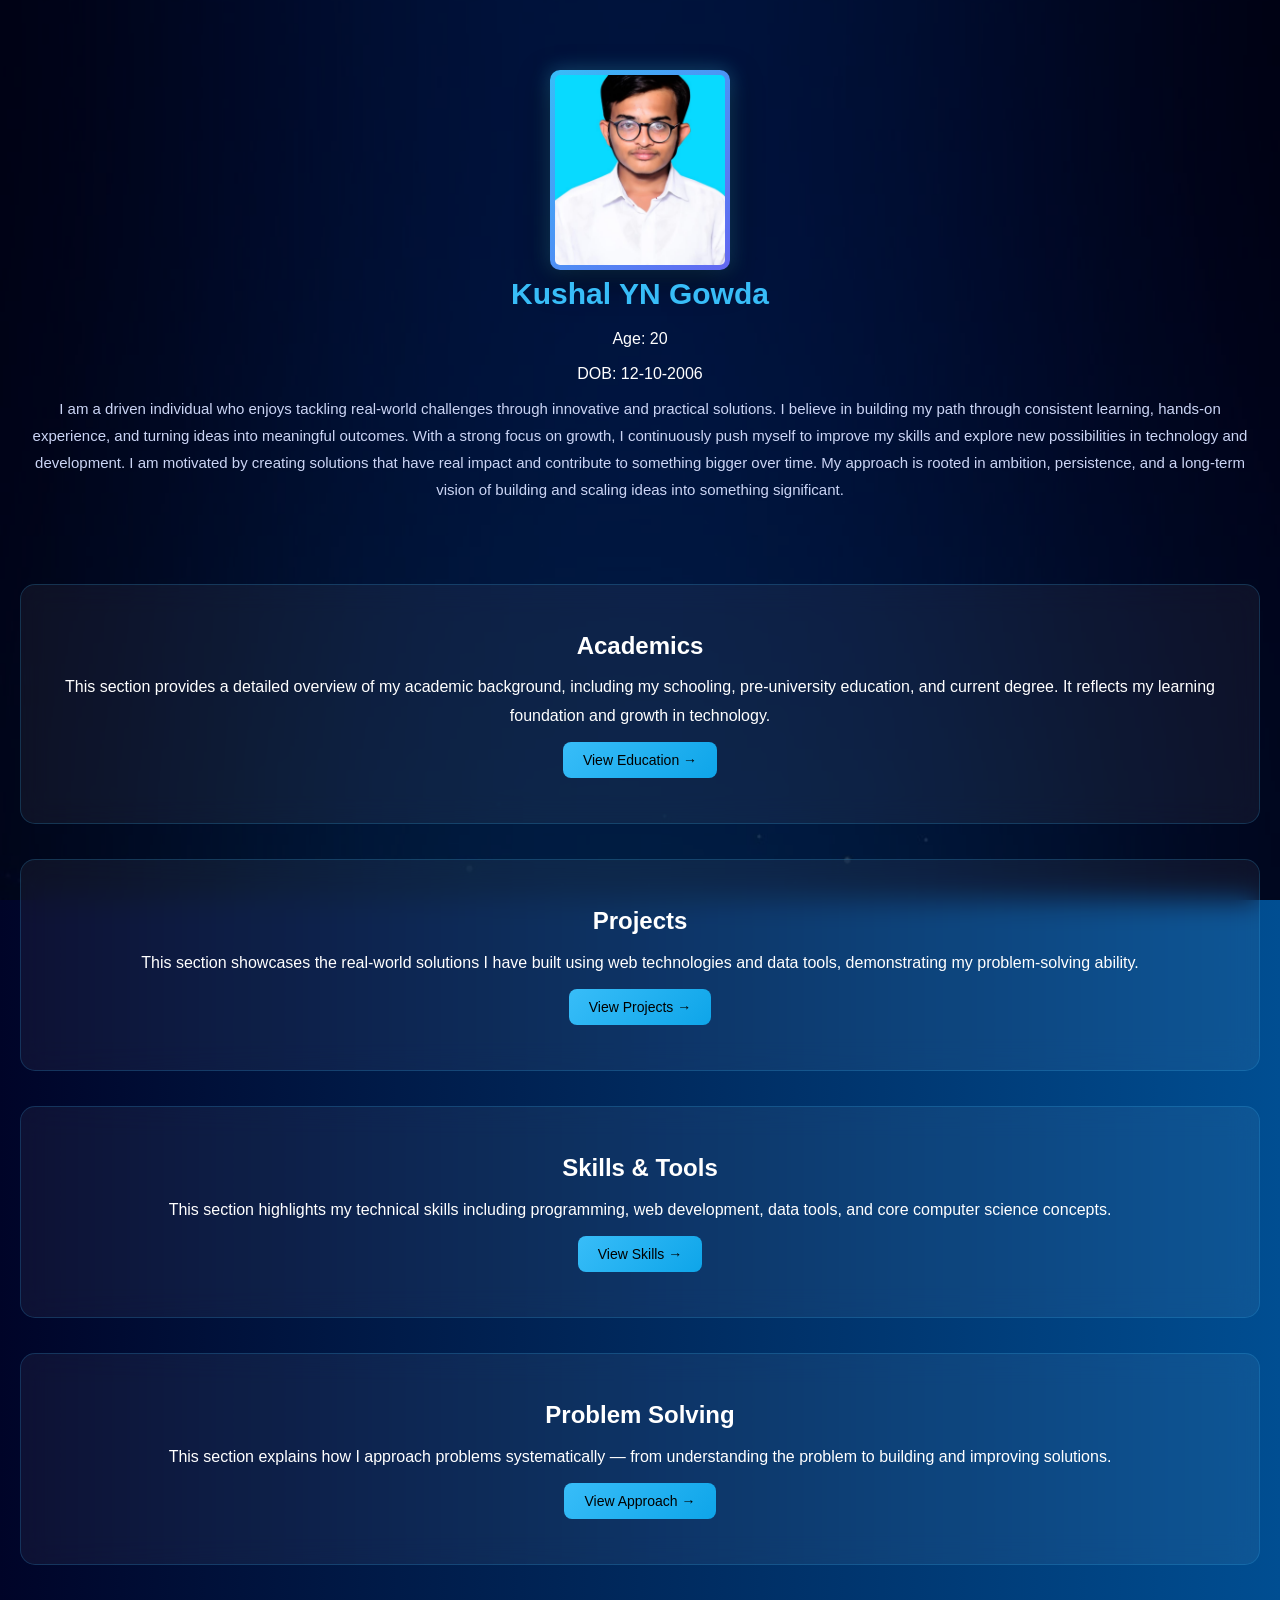
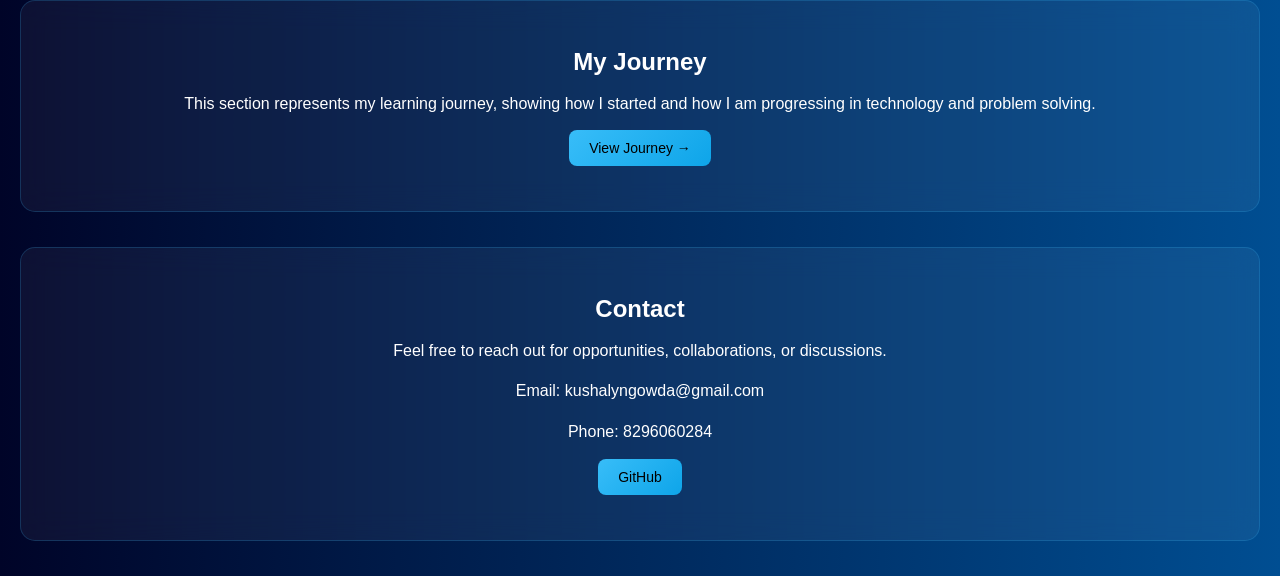
==== index.html @ 0596db0f "Built My Portfolio website" ====
<!DOCTYPE html>
<html lang="en">
<head>
    <meta charset="UTF-8">
    <meta name="viewport" content="width=device-width, initial-scale=1.0">
    <title>Portfolio</title>

    <!-- CSS -->
    <link rel="stylesheet" href="style.css">
</head>

<body>

<!-- 🔥 BACKGROUND -->
<div class="bg"></div>



<section class="profile">

    <div class="profile-card">

        <img src="Kushal.jpeg" alt="Profile Photo">

        <h1>Kushal YN Gowda</h1>

        <p class="info">Age: 20</p> 
        <p class="info">DOB: 12-10-2006</p> 

        <p class="summary">
            I am a driven individual who enjoys tackling real-world challenges through innovative and practical solutions. I believe in building my path through consistent learning, hands-on experience, and turning ideas into meaningful outcomes. With a strong focus on growth, I continuously push myself to improve my skills and explore new possibilities in technology and development. I am motivated by creating solutions that have real impact and contribute to something bigger over time. My approach is rooted in ambition, persistence, and a long-term vision of building and scaling ideas into something significant.
        </p>

    </div>

</section>

<!-- 🔥 STUDIES -->
<section class="big-card">
    <h2>Academics</h2>

    <p>
        This section provides a detailed overview of my academic background,
        including my schooling, pre-university education, and current degree.
        It reflects my learning foundation and growth in technology.
    </p>

    <a href="academics.html" class="btn">View Education →</a>
</section>

<!-- 🔥 PROJECTS -->
<section class="big-card">
    <h2>Projects</h2>

    <p>
        This section showcases the real-world solutions I have built using
        web technologies and data tools, demonstrating my problem-solving ability.
    </p>

    <a href="projects.html"  class="btn">View Projects →</a>
</section>

<!-- 🔥 SKILLS -->                                              
<section class="big-card">
    <h2>Skills & Tools</h2>

    <p>
        This section highlights my technical skills including programming,
        web development, data tools, and core computer science concepts.
    </p>

    <a href="skills.html"  class="btn">View Skills →</a>
</section>

<!-- 🔥 PROBLEM SOLVING -->
<section class="big-card">
    <h2>Problem Solving</h2>

    <p>
        This section explains how I approach problems systematically —
        from understanding the problem to building and improving solutions.
    </p>

    <a href="approach.html"  class="btn">View Approach →</a>
</section>

<!-- 🔥 JOURNEY -->
<section class="big-card">
    <h2>My Journey</h2>

    <p>
        This section represents my learning journey, showing how I started
        and how I am progressing in technology and problem solving.
    </p>

    <a href="journey.html"  class="btn">View Journey →</a>
</section>

<!-- 🔥 CONTACT -->
<section class="big-card">
    <h2>Contact</h2>

    <p>
        Feel free to reach out for opportunities, collaborations, or discussions.
    </p>

    <!-- 👉 CHANGE CONTACT DETAILS -->
    <p>Email: kushalyngowda@gmail.com</p>
    <p>Phone: 8296060284</p>
    <a href="https://github.com/KUSHAL826" target="_blank" class="btn">GitHub</a>
</section>

</body>
</html>
---- style.css ----
/* ================= GLOBAL ================= */
* {
    margin: 0;
    padding: 0;
    box-sizing: border-box;
    font-family: Arial, sans-serif;
}

body {
    color: white;
    overflow-x: hidden;
    background: linear-gradient(to right, #000428, #004e92);
}

/* ================= BACKGROUND ================= */
.bg {
    position: fixed;
    width: 100%;
    height: 100%;
    background: url('bg.jpg') no-repeat center/cover;
    z-index: -1;
}

.bg::after {
    content: "";
    position: absolute;
    width: 100%;
    height: 100%;
    background: rgba(0, 0, 0, 0.65);
}

/* ================= PROFILE ================= */
.profile {
    text-align: center;
    padding: 70px 20px 40px;
}

.profile img {
    width: 180px;
    height: 200px;
    border-radius: 10px;
    object-fit: cover;
    padding: 5px;
    background: linear-gradient(135deg, #38bdf8, #6366f1);

    box-shadow: 0 10px 30px rgba(0,0,0,0.6),
                0 0 20px rgba(56,189,248,0.4);

    transition: 0.3s;
}

.profile img:hover {
    transform: scale(1.05);
    box-shadow: 0 15px 40px rgba(0,0,0,0.8),
                0 0 25px rgba(56,189,248,0.6);
}

.profile h1 {
    font-size: 30px;
    color: #38bdf8;
}

.profile p {
    margin: 6px 0;
}

.summary {
    margin-top: 10px;
    font-size: 15px;
    color: #cbd5f5;
}

/* ================= COMMON CARD STYLE ================= */
.big-card,
.project-card,
.problem-box,
.journey-box,
.edu-box,
.result-box {
    background: rgba(255,255,255,0.05);
    border-radius: 15px;
    border: 1px solid rgba(56,189,248,0.2);
    transition: all 0.3s ease;
}

/* 🔥 UNIVERSAL HOVER EFFECT */
.big-card:hover,
.project-card:hover,
.problem-box:hover,
.journey-box:hover,
.edu-box:hover,
.result-box:hover {
    transform: translateY(-8px) scale(1.01);
    border-color: rgba(56,189,248,0.6);
    box-shadow: 
        0 15px 40px rgba(0,0,0,0.6),
        0 0 15px rgba(56,189,248,0.4);
}

/* ================= BIG CARD ================= */
.big-card {
    margin: 35px 20px;
    padding: 45px 30px;
    backdrop-filter: blur(14px);
    text-align: center;
}

/* ================= BUTTON ================= */
.btn {
    display: inline-block;
    padding: 10px 20px;
    background: linear-gradient(135deg, #38bdf8, #0ea5e9);
    color: black;
    text-decoration: none;
    border-radius: 8px;
    font-size: 14px;
    transition: 0.3s;
}

.btn:hover {
    transform: scale(1.05);
    box-shadow: 0 0 15px rgba(56,189,248,0.6);
}

/* ================= EDUCATION ================= */
.edu-box {
    margin-top: 20px;
    padding: 20px;
}

.edu-box h3 {
    color: #38bdf8;
    margin-bottom: 8px;
}

.edu-box p {
    font-size: 14px;
    color: #e2e8f0;
}

.edu-box span {
    font-size: 13px;
    color: #94a3b8;
}

/* ================= RESULT ================= */
.result-box {
    margin-top: 20px;
    padding: 20px;
    text-align: center;
}

.result-box h3 {
    color: #38bdf8;
    margin-bottom: 8px;
}

.result-box p {
    font-size: 20px;
    font-weight: bold;
    color: #e2e8f0;
}

/* ================= PROJECTS ================= */
.projects {
    padding: 50px 20px;
    text-align: center;
}

.projects h1 {
    font-size: 34px;
    margin-bottom: 30px;
    color: #8fd3ff;
}

.section-title {
    font-size: 26px;
    margin-bottom: 20px;
    color: #4fc3f7;
}

.project-card {
    width: 85%;
    margin: 25px auto;
    padding: 25px;
}

.project-card h2 {
    color: #4fc3f7;
    margin-bottom: 10px;
}

.project-card p {
    color: #ddd;
    line-height: 1.7;
    font-size: 15px;
}

.status-box {
    margin-top: 15px;
    padding: 12px;
    border-radius: 10px;
    background: rgba(255,255,255,0.03);
    border: 1px solid rgba(79,195,247,0.3);
    color: #cfefff;
    font-size: 14px;
}

/* ================= PROBLEM ================= */
.problem-section {
    padding: 50px 20px;
    text-align: center;
}

.problem-section h1 {
    font-size: 34px;
    color: #8fd3ff;
}

.problem-box {
    width: 85%;
    margin: 20px auto;
    padding: 25px;
    text-align: left;
}

/* ================= JOURNEY ================= */
.journey-section {
    padding: 50px 20px;
    text-align: center;
}

.journey-section h1 {
    font-size: 34px;
    color: #8fd3ff;
}

.journey-box {
    width: 85%;
    margin: 25px auto;
    padding: 25px;
    text-align: left;
}

/* ================= COMMON TEXT ================= */
.subtitle {
    max-width: 700px;
    margin: 0 auto 30px;
    color: #ddd;
}

ul {
    padding-left: 20px;
}

li {
    margin-bottom: 10px;
    color: #ddd;
}

/* ================= MOBILE ================= */
@media (max-width: 768px) {

    .project-card,
    .problem-box,
    .journey-box {
        width: 95%;
        padding: 18px;
    }

    .projects h1,
    .problem-section h1,
    .journey-section h1 {
        font-size: 26px;
    }

    .project-card p,
    li {
        font-size: 14px;
    }
}

@media (max-width: 600px) {

    .profile img {
        width: 110px;
        height: 110px;
    }

    .profile h1 {
        font-size: 22px;
    }

    .big-card {
        padding: 30px 20px;
        margin: 25px 15px;
    }
}
/* 🔥 GLOBAL TEXT SPACING FIX */
p {
    line-height: 1.8;
    margin-bottom: 12px;
}

li {
    line-height: 1.7;
    margin-bottom: 10px;
}

/* 🔥 HEADINGS SPACING */
h1, h2, h3 {
    line-height: 1.3;
    margin-bottom: 12px;
}

/* 🔥 BOX CONTENT SPACING */
.project-card p,
.problem-box p,
.journey-box p {
    line-height: 1.8;
    margin-bottom: 12px;
}

.project-card ul,
.problem-box ul,
.journey-box ul {
    margin-top: 10px;
}

/* 🔥 STATUS BOX FIX */
.status-box {
    line-height: 1.6;
}

/* 🔥 PREVENT TEXT OVERFLOW */
.project-card,
.problem-box,
.journey-box {
    word-wrap: break-word;
    overflow-wrap: break-word;
}

/* 🔥 EXTRA BOTTOM SPACE (fix overlapping end) */
.projects,
.problem-section,
.journey-section {
    padding-bottom: 60px;
}
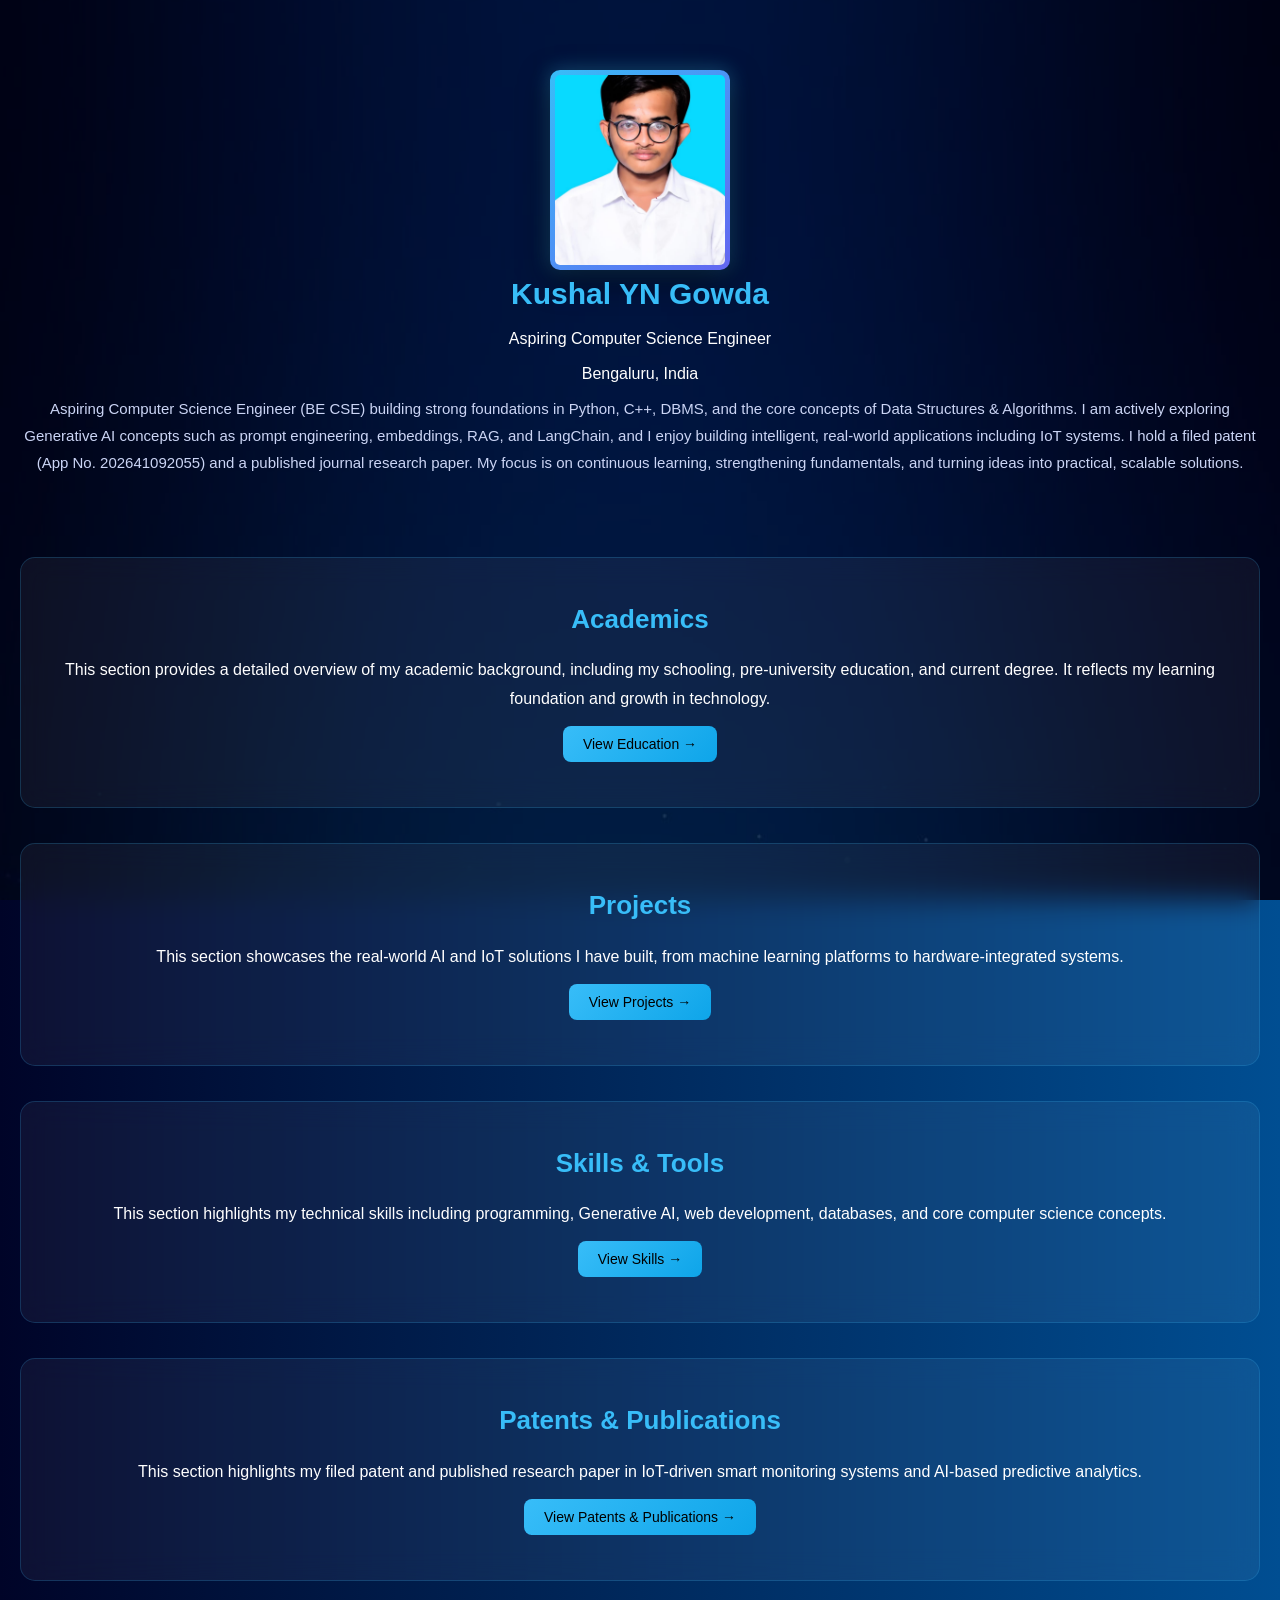
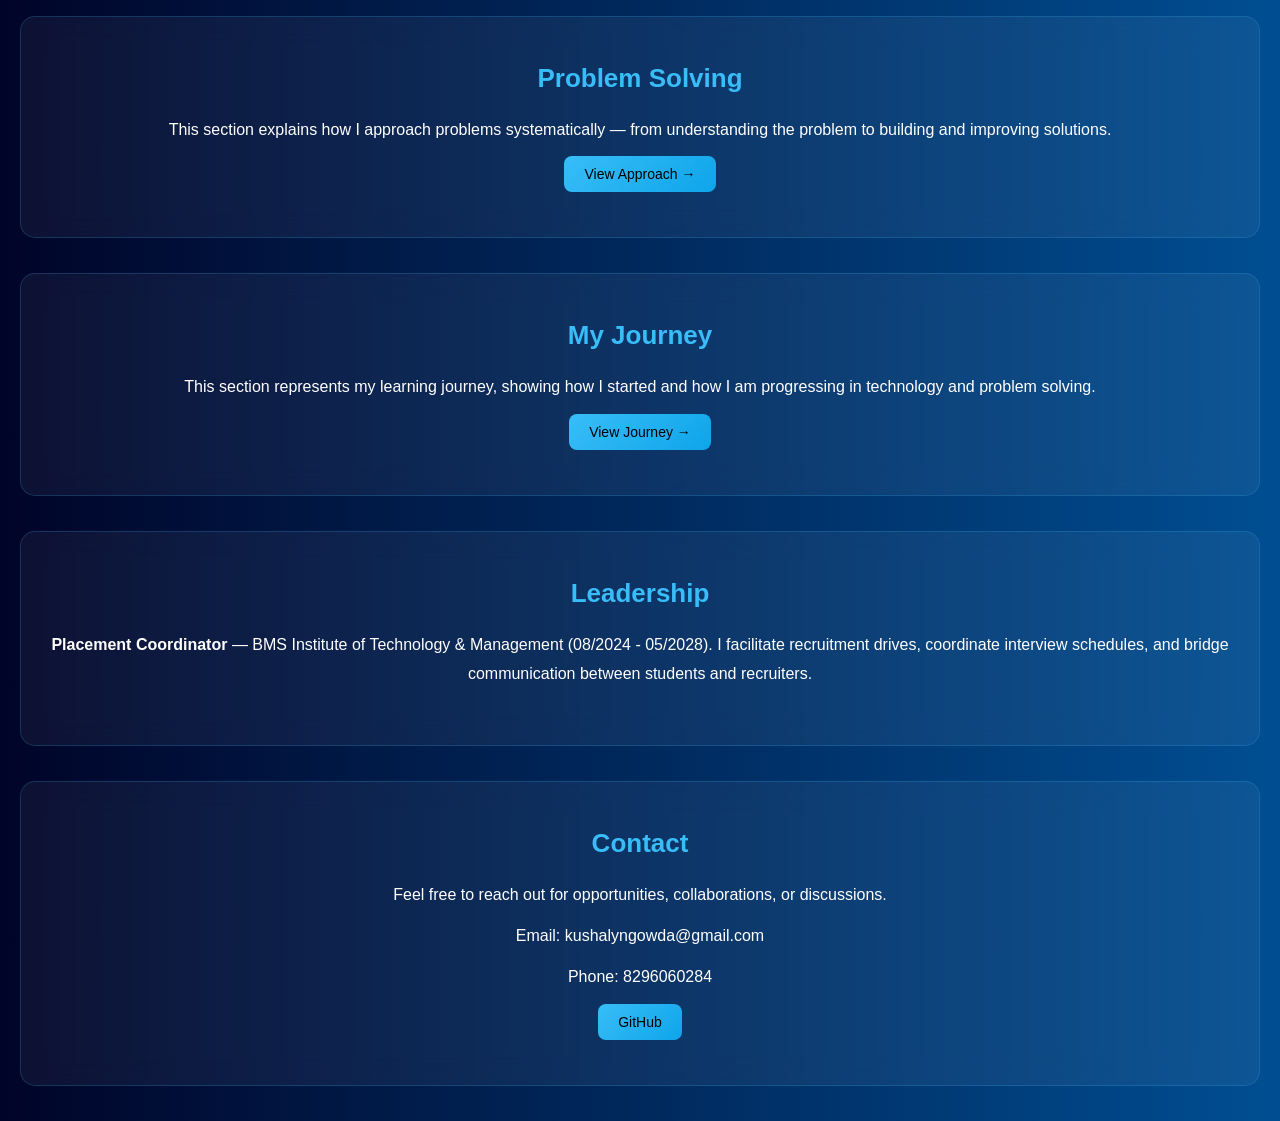
==== commit c1fb9ea1: "UPDATED MY PORTFOLIO WEBSITE" ====
--- a/index.html
+++ b/index.html
@@ -24,11 +24,11 @@
 
         <h1>Kushal YN Gowda</h1>
 
-        <p class="info">Age: 20</p> 
-        <p class="info">DOB: 12-10-2006</p> 
+        <p class="info">Aspiring Computer Science Engineer</p>
+        <p class="info">Bengaluru, India</p>
 
         <p class="summary">
-            I am a driven individual who enjoys tackling real-world challenges through innovative and practical solutions. I believe in building my path through consistent learning, hands-on experience, and turning ideas into meaningful outcomes. With a strong focus on growth, I continuously push myself to improve my skills and explore new possibilities in technology and development. I am motivated by creating solutions that have real impact and contribute to something bigger over time. My approach is rooted in ambition, persistence, and a long-term vision of building and scaling ideas into something significant.
+            Aspiring Computer Science Engineer (BE CSE) building strong foundations in Python, C++, DBMS, and the core concepts of Data Structures &amp; Algorithms. I am actively exploring Generative AI concepts such as prompt engineering, embeddings, RAG, and LangChain, and I enjoy building intelligent, real-world applications including IoT systems. I hold a filed patent (App No. 202641092055) and a published journal research paper. My focus is on continuous learning, strengthening fundamentals, and turning ideas into practical, scalable solutions.
         </p>
 
     </div>
@@ -53,8 +53,8 @@
     <h2>Projects</h2>
 
     <p>
-        This section showcases the real-world solutions I have built using
-        web technologies and data tools, demonstrating my problem-solving ability.
+        This section showcases the real-world AI and IoT solutions I have built,
+        from machine learning platforms to hardware-integrated systems.
     </p>
 
     <a href="projects.html"  class="btn">View Projects →</a>
@@ -66,10 +66,22 @@
 
     <p>
         This section highlights my technical skills including programming,
-        web development, data tools, and core computer science concepts.
+        Generative AI, web development, databases, and core computer science concepts.
     </p>
 
     <a href="skills.html"  class="btn">View Skills →</a>
+</section>
+
+<!-- 🔥 PATENTS & PUBLICATIONS -->
+<section class="big-card">
+    <h2>Patents & Publications</h2>
+
+    <p>
+        This section highlights my filed patent and published research paper
+        in IoT-driven smart monitoring systems and AI-based predictive analytics.
+    </p>
+
+    <a href="patents.html"  class="btn">View Patents & Publications →</a>
 </section>
 
 <!-- 🔥 PROBLEM SOLVING -->
@@ -96,6 +108,17 @@
     <a href="journey.html"  class="btn">View Journey →</a>
 </section>
 
+<!-- 🔥 LEADERSHIP -->
+<section class="big-card">
+    <h2>Leadership</h2>
+
+    <p>
+        <strong>Placement Coordinator</strong> — BMS Institute of Technology & Management (08/2024 - 05/2028).
+        I facilitate recruitment drives, coordinate interview schedules, and bridge communication
+        between students and recruiters.
+    </p>
+</section>
+
 <!-- 🔥 CONTACT -->
 <section class="big-card">
     <h2>Contact</h2>
--- a/style.css
+++ b/style.css
@@ -345,4 +345,28 @@
 .problem-section,
 .journey-section {
     padding-bottom: 60px;
+}
+/* 🔥 PAGE TITLE FIX */
+.page-title {
+    text-align: center;
+    padding: 30px 10px 10px;
+}
+
+.page-title h1 {
+    font-size: 32px;
+    color: #38bdf8;   /* 🔥 FIXED COLOR */
+    font-weight: bold;
+}
+
+/* 🔥 BIG CARD HEADING ALIGNMENT */
+.big-card h2 {
+    font-size: 26px;
+    margin-bottom: 20px;
+    color: #38bdf8;
+    text-align: center;   /* 🔥 CENTER ALIGN */
+}
+
+/* 🔥 CENTER RESULT BOX CONTENT */
+.result-box {
+    text-align: center;
 }
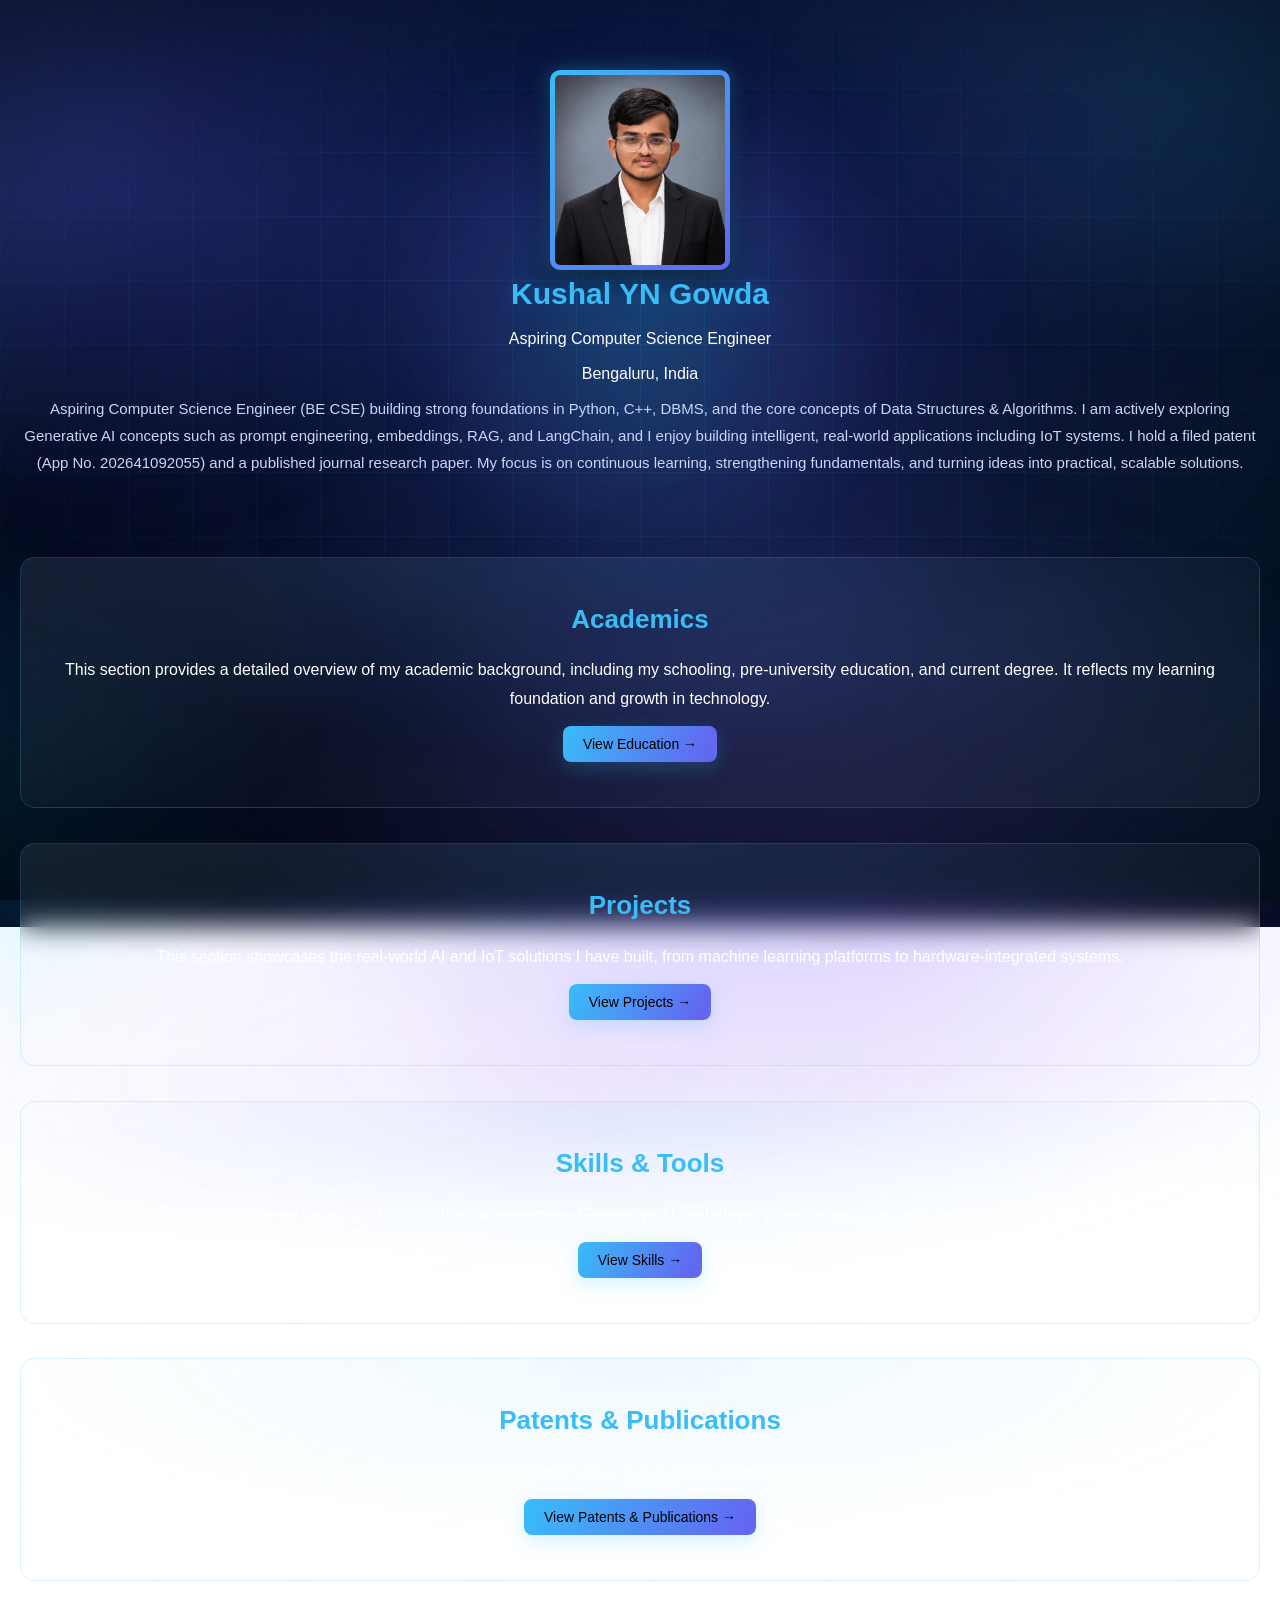
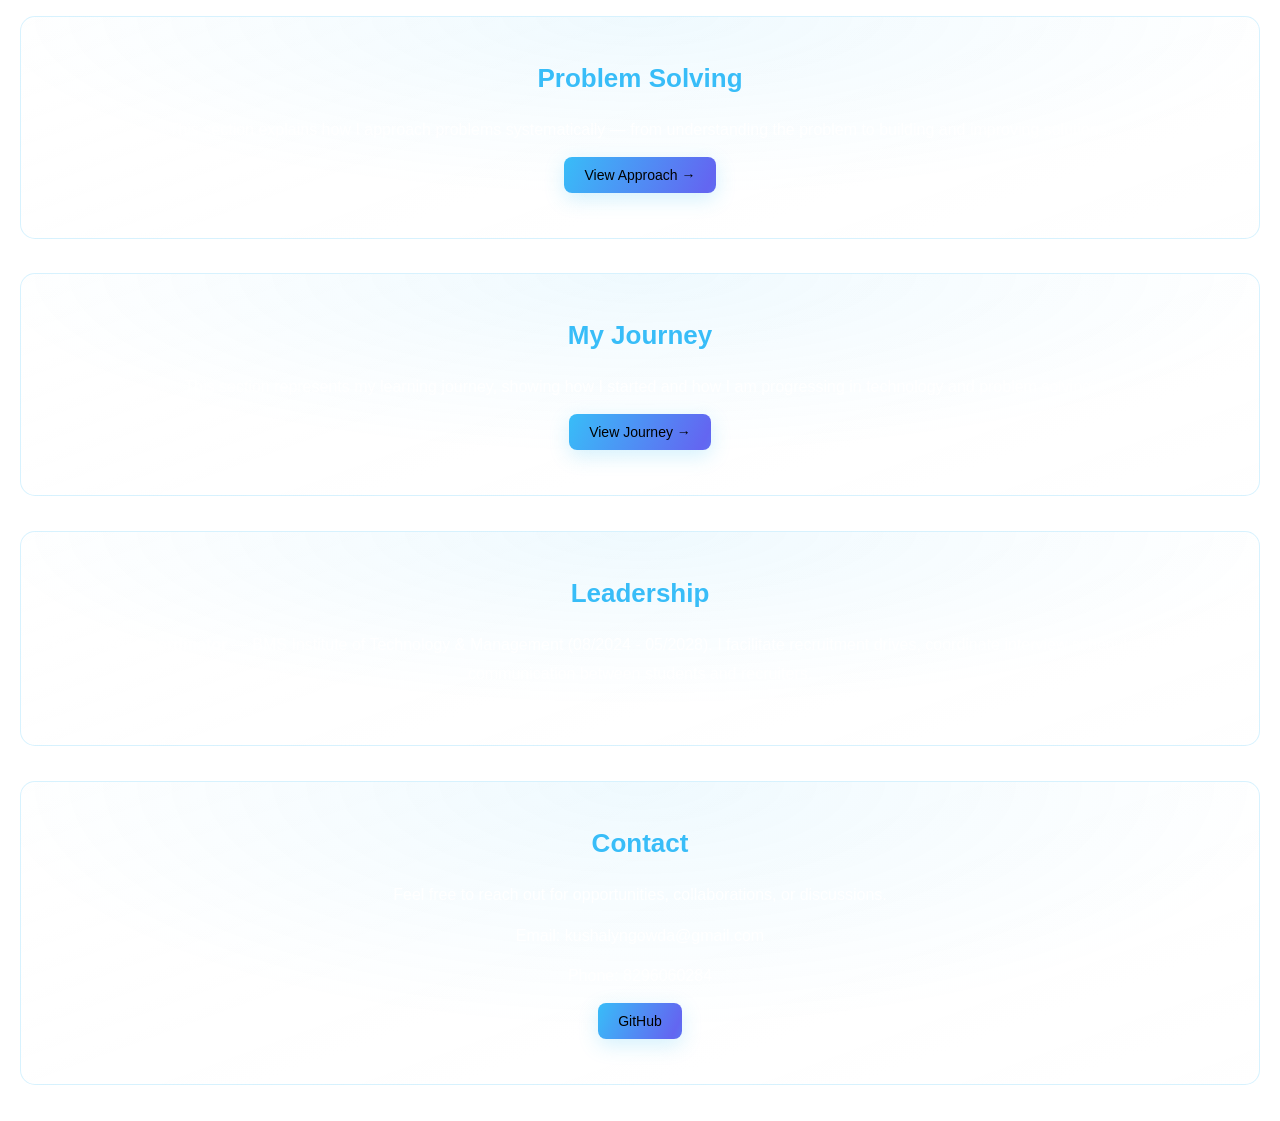
==== commit eddd397f: "UPDATED MY PORTFOLIO WEBSITE" ====
--- a/index.html
+++ b/index.html
@@ -7,6 +7,9 @@
 
     <!-- CSS -->
     <link rel="stylesheet" href="style.css">
+
+    <!-- Ambient background / motion system (visual only) -->
+    <script src="ambient.js"></script>
 </head>
 
 <body>
--- a/style.css
+++ b/style.css
@@ -369,4 +369,636 @@
 /* 🔥 CENTER RESULT BOX CONTENT */
 .result-box {
     text-align: center;
-}+}
+
+/* =================================================================
+   ✦ AMBIENT CINEMATIC BACKGROUND SYSTEM
+   Background / lighting / motion only. No layout or content changes.
+   All layers are fixed, pointer-events:none and sit behind content.
+   ================================================================= */
+
+:root {
+    /* Mouse parallax offsets, updated by ambient.js (-1 .. 1) */
+    --mx: 0;
+    --my: 0;
+
+    --amb-sky:     56, 189, 248;
+    --amb-indigo:  99, 102, 241;
+    --amb-cyan:    34, 211, 238;
+    --amb-violet: 139, 92, 246;
+}
+
+/* Deepen the base so light layers read as light, not haze */
+body {
+    background: radial-gradient(120% 120% at 50% -10%, #061733 0%, #030b1c 45%, #01060f 100%);
+    background-attachment: fixed;
+}
+
+/* ---------- Layer 0: photo base (existing .bg) ---------- */
+.bg {
+    z-index: -6;
+    transform: translate3d(calc(var(--mx) * -8px), calc(var(--my) * -8px), 0) scale(1.06);
+    transition: transform 1.2s cubic-bezier(.22, .61, .36, 1);
+    will-change: transform;
+}
+
+.bg::after {
+    /* keep the existing darkening, add a cool cinematic grade */
+    background:
+        radial-gradient(100% 100% at 50% 0%, rgba(6, 23, 51, .55) 0%, rgba(2, 8, 20, .82) 70%),
+        rgba(0, 0, 0, .55);
+}
+
+/* ---------- Layer 1: slow multi-gradient mesh ---------- */
+body::before {
+    content: "";
+    position: fixed;
+    inset: -25%;
+    z-index: -5;
+    pointer-events: none;
+    background:
+        radial-gradient(38% 42% at 22% 28%, rgba(var(--amb-indigo), .28) 0%, transparent 62%),
+        radial-gradient(34% 38% at 78% 18%, rgba(var(--amb-sky), .22) 0%, transparent 64%),
+        radial-gradient(46% 44% at 62% 82%, rgba(var(--amb-violet), .20) 0%, transparent 66%),
+        radial-gradient(30% 34% at 12% 76%, rgba(var(--amb-cyan), .16) 0%, transparent 62%);
+    filter: blur(38px) saturate(115%);
+    animation: amb-mesh 44s ease-in-out infinite alternate;
+    will-change: transform, opacity;
+}
+
+@keyframes amb-mesh {
+    0%   { transform: translate3d(0, 0, 0) scale(1);      opacity: .85; }
+    35%  { transform: translate3d(2.5%, -2%, 0) scale(1.07); opacity: 1; }
+    70%  { transform: translate3d(-2%, 1.5%, 0) scale(1.03); opacity: .9; }
+    100% { transform: translate3d(1%, 2.5%, 0) scale(1.09);  opacity: .95; }
+}
+
+/* ---------- Layer 2: aurora ribbons ---------- */
+body::after {
+    content: "";
+    position: fixed;
+    inset: -30% -15%;
+    z-index: -4;
+    pointer-events: none;
+    background:
+        linear-gradient(112deg,
+            transparent 12%,
+            rgba(var(--amb-sky), .16) 26%,
+            transparent 38%,
+            rgba(var(--amb-violet), .14) 54%,
+            transparent 66%,
+            rgba(var(--amb-cyan), .12) 80%,
+            transparent 92%);
+    background-size: 220% 220%;
+    background-position: 50% 50%;
+    filter: blur(46px);
+    opacity: .8;
+    /* transform-only so the blur is rasterised once and composited on the GPU */
+    animation: amb-aurora 38s ease-in-out infinite alternate;
+    will-change: transform;
+}
+
+@keyframes amb-aurora {
+    0%   { transform: translate3d(-6%, 0, 0) skewY(-3deg) scale(1);     opacity: .62; }
+    50%  { transform: translate3d(4%, 2%, 0) skewY(2deg) scale(1.08);   opacity: .9; }
+    100% { transform: translate3d(-2%, -2%, 0) skewY(-2deg) scale(1.03); opacity: .7; }
+}
+
+/* ---------- Ambient stage (injected by ambient.js) ---------- */
+.ambient {
+    position: fixed;
+    inset: 0;
+    z-index: -3;
+    overflow: hidden;
+    pointer-events: none;
+    contain: layout paint style;
+}
+
+/* --- Tech grid with slow parallax drift --- */
+.ambient-grid {
+    position: absolute;
+    inset: -40%;
+    background-image:
+        linear-gradient(rgba(var(--amb-sky), .085) 1px, transparent 1px),
+        linear-gradient(90deg, rgba(var(--amb-sky), .085) 1px, transparent 1px);
+    background-size: 64px 64px;
+    -webkit-mask-image: radial-gradient(58% 52% at 50% 42%, #000 0%, transparent 78%);
+            mask-image: radial-gradient(58% 52% at 50% 42%, #000 0%, transparent 78%);
+    transform: translate3d(calc(var(--mx) * 14px), calc(var(--my) * 14px), 0);
+    transition: transform 1.4s cubic-bezier(.22, .61, .36, 1);
+    animation: amb-grid 60s linear infinite;
+    will-change: transform;
+}
+
+@keyframes amb-grid {
+    from { background-position: 0 0, 0 0; }
+    to   { background-position: 64px 128px, 128px 64px; }
+}
+
+/* --- Drifting glow orbs --- */
+.ambient-orb {
+    position: absolute;
+    border-radius: 50%;
+    filter: blur(70px);
+    opacity: 0;
+    will-change: transform, opacity;
+}
+
+.ambient-orb.o1 {
+    width: 46vmax; height: 46vmax;
+    left: -12vmax; top: -10vmax;
+    background: radial-gradient(circle at 35% 35%, rgba(var(--amb-sky), .34), transparent 68%);
+    animation: amb-orb-1 42s ease-in-out infinite alternate;
+}
+
+.ambient-orb.o2 {
+    width: 40vmax; height: 40vmax;
+    right: -14vmax; top: 8vh;
+    background: radial-gradient(circle at 60% 40%, rgba(var(--amb-violet), .30), transparent 68%);
+    animation: amb-orb-2 52s ease-in-out infinite alternate;
+}
+
+.ambient-orb.o3 {
+    width: 52vmax; height: 52vmax;
+    left: 18vw; bottom: -22vmax;
+    background: radial-gradient(circle at 45% 55%, rgba(var(--amb-indigo), .30), transparent 70%);
+    animation: amb-orb-3 60s ease-in-out infinite alternate;
+}
+
+.ambient-orb.o4 {
+    width: 30vmax; height: 30vmax;
+    right: 10vw; bottom: -6vmax;
+    background: radial-gradient(circle at 50% 50%, rgba(var(--amb-cyan), .26), transparent 66%);
+    animation: amb-orb-4 36s ease-in-out infinite alternate;
+}
+
+@keyframes amb-orb-1 {
+    0%   { transform: translate3d(0, 0, 0) scale(1);       opacity: .55; }
+    50%  { transform: translate3d(16vw, 10vh, 0) scale(1.16); opacity: .85; }
+    100% { transform: translate3d(6vw, 26vh, 0) scale(1.05);  opacity: .62; }
+}
+
+@keyframes amb-orb-2 {
+    0%   { transform: translate3d(0, 0, 0) scale(1.05);        opacity: .5; }
+    50%  { transform: translate3d(-14vw, 20vh, 0) scale(1.2);  opacity: .8; }
+    100% { transform: translate3d(-4vw, 40vh, 0) scale(1);     opacity: .58; }
+}
+
+@keyframes amb-orb-3 {
+    0%   { transform: translate3d(0, 0, 0) scale(1);            opacity: .5; }
+    50%  { transform: translate3d(-18vw, -16vh, 0) scale(1.14); opacity: .78; }
+    100% { transform: translate3d(10vw, -30vh, 0) scale(1.04);  opacity: .6; }
+}
+
+@keyframes amb-orb-4 {
+    0%   { transform: translate3d(0, 0, 0) scale(1);           opacity: .45; }
+    50%  { transform: translate3d(-8vw, -22vh, 0) scale(1.22); opacity: .72; }
+    100% { transform: translate3d(4vw, -8vh, 0) scale(1.02);   opacity: .5; }
+}
+
+/* --- Soft light beams --- */
+.ambient-beam {
+    position: absolute;
+    top: -35vh;
+    height: 175vh;
+    filter: blur(28px);
+    opacity: 0;
+    will-change: transform, opacity;
+}
+
+.ambient-beam.b1 {
+    width: 9vw; left: 8vw;
+    background: linear-gradient(to bottom, transparent, rgba(var(--amb-sky), .16), transparent);
+    transform: rotate(16deg);
+    animation: amb-beam-a 26s ease-in-out infinite;
+}
+
+.ambient-beam.b2 {
+    width: 5vw; left: 46vw;
+    background: linear-gradient(to bottom, transparent, rgba(var(--amb-violet), .14), transparent);
+    transform: rotate(-13deg);
+    animation: amb-beam-b 34s ease-in-out infinite;
+    animation-delay: -8s;
+}
+
+.ambient-beam.b3 {
+    width: 12vw; right: 6vw;
+    background: linear-gradient(to bottom, transparent, rgba(var(--amb-cyan), .12), transparent);
+    transform: rotate(20deg);
+    animation: amb-beam-a 30s ease-in-out infinite;
+    animation-delay: -14s;
+}
+
+@keyframes amb-beam-a {
+    0%, 100% { transform: rotate(16deg) translate3d(-6vw, 0, 0) scaleY(.94); opacity: .35; }
+    50%      { transform: rotate(19deg) translate3d(8vw, 0, 0) scaleY(1.06); opacity: .75; }
+}
+
+@keyframes amb-beam-b {
+    0%, 100% { transform: rotate(-13deg) translate3d(5vw, 0, 0) scaleY(1);   opacity: .3; }
+    50%      { transform: rotate(-9deg) translate3d(-9vw, 0, 0) scaleY(1.08); opacity: .65; }
+}
+
+/* --- Floating blurred light particles --- */
+.ambient-particle {
+    position: absolute;
+    left: var(--p-x, 50%);
+    top: var(--p-y, 50%);
+    width: var(--p-size, 6px);
+    height: var(--p-size, 6px);
+    border-radius: 50%;
+    background: radial-gradient(circle, rgba(210, 238, 255, .85), rgba(var(--amb-sky), .35) 45%, transparent 70%);
+    filter: blur(1.5px);
+    opacity: 0;
+    animation: amb-float var(--p-dur, 30s) ease-in-out var(--p-delay, 0s) infinite;
+    will-change: transform, opacity;
+}
+
+@keyframes amb-float {
+    0%   { transform: translate3d(0, 12vh, 0) scale(.7);  opacity: 0; }
+    18%  { opacity: var(--p-op, .5); }
+    50%  { transform: translate3d(var(--p-dx, 4vw), -14vh, 0) scale(1.15); opacity: var(--p-op, .5); }
+    82%  { opacity: calc(var(--p-op, .5) * .55); }
+    100% { transform: translate3d(calc(var(--p-dx, 4vw) * -.6), -30vh, 0) scale(.8); opacity: 0; }
+}
+
+/* --- Occasional shimmer / light sweep --- */
+.ambient-sweep {
+    position: absolute;
+    top: -30vh;
+    left: -40vw;
+    width: 34vw;
+    height: 170vh;
+    background: linear-gradient(90deg,
+        transparent,
+        rgba(198, 230, 255, .05) 35%,
+        rgba(224, 242, 255, .11) 50%,
+        rgba(198, 230, 255, .05) 65%,
+        transparent);
+    filter: blur(24px);
+    transform: rotate(18deg) translate3d(0, 0, 0);
+    opacity: 0;
+    animation: amb-sweep 19s ease-in-out infinite;
+    animation-delay: 6s;
+    will-change: transform, opacity;
+}
+
+.ambient-sweep.s2 {
+    width: 22vw;
+    animation-duration: 27s;
+    animation-delay: 15s;
+    opacity: 0;
+}
+
+@keyframes amb-sweep {
+    0%       { transform: rotate(18deg) translate3d(0, 0, 0);     opacity: 0; }
+    8%       { opacity: .7; }
+    45%      { opacity: .85; }
+    75%      { opacity: 0; }
+    100%     { transform: rotate(18deg) translate3d(190vw, 0, 0); opacity: 0; }
+}
+
+/* --- Pointer-reactive ambient glow (deepest parallax layer) --- */
+.ambient-cursor {
+    position: absolute;
+    left: 50%;
+    top: 45%;
+    width: 62vmax;
+    height: 62vmax;
+    margin: -31vmax 0 0 -31vmax;
+    border-radius: 50%;
+    background: radial-gradient(circle,
+        rgba(var(--amb-sky), .17) 0%,
+        rgba(var(--amb-indigo), .09) 38%,
+        transparent 68%);
+    filter: blur(60px);
+    opacity: .85;
+    transform: translate3d(calc(var(--mx) * 26px), calc(var(--my) * 26px), 0);
+    transition: transform 1.6s cubic-bezier(.22, .61, .36, 1);
+    animation: amb-cursor-breathe 16s ease-in-out infinite alternate;
+    will-change: transform;
+}
+
+@keyframes amb-cursor-breathe {
+    0%   { opacity: .55; }
+    100% { opacity: .95; }
+}
+
+/* --- Depth vignette: protects text contrast, adds cinema framing --- */
+.ambient-vignette {
+    position: absolute;
+    inset: 0;
+    background:
+        radial-gradient(125% 95% at 50% 38%, transparent 42%, rgba(1, 5, 14, .58) 100%),
+        linear-gradient(to bottom, rgba(1, 5, 14, .34) 0%, transparent 22%, transparent 74%, rgba(1, 5, 14, .42) 100%);
+}
+
+/* --- Slow hue breathing across the whole stage --- */
+.ambient-tint {
+    position: absolute;
+    inset: 0;
+    background: linear-gradient(135deg, rgba(var(--amb-indigo), .10), transparent 50%, rgba(var(--amb-cyan), .08));
+    animation: amb-tint 30s ease-in-out infinite alternate;
+    will-change: opacity;
+}
+
+@keyframes amb-tint {
+    0%   { opacity: .35; }
+    50%  { opacity: .75; }
+    100% { opacity: .45; }
+}
+
+/* =================================================================
+   ✦ CARD AMBIENT LIGHTING
+   Pseudo-elements sit at z-index:-1 so text always stays on top.
+   ================================================================= */
+
+.big-card,
+.project-card,
+.problem-box,
+.journey-box,
+.edu-box,
+.result-box,
+.profile-card {
+    position: relative;
+    isolation: isolate;
+}
+
+/* Pulsing ambient glow behind each card */
+.big-card::before,
+.project-card::before,
+.problem-box::before,
+.journey-box::before {
+    content: "";
+    position: absolute;
+    inset: -1px;
+    z-index: -1;
+    border-radius: inherit;
+    background: radial-gradient(78% 120% at 50% 0%, rgba(var(--amb-sky), .16), transparent 68%);
+    opacity: .5;
+    animation: amb-card-pulse 9s ease-in-out infinite;
+    transition: opacity .45s ease;
+    pointer-events: none;
+}
+
+@keyframes amb-card-pulse {
+    0%, 100% { opacity: .34; }
+    50%      { opacity: .68; }
+}
+
+.big-card:hover::before,
+.project-card:hover::before,
+.problem-box:hover::before,
+.journey-box:hover::before {
+    opacity: 1;
+}
+
+/* Glassy sheen + slow shimmer sweep inside cards */
+.big-card,
+.project-card,
+.problem-box,
+.journey-box {
+    overflow: hidden;
+    background:
+        linear-gradient(160deg, rgba(255, 255, 255, .075) 0%, rgba(255, 255, 255, .028) 42%, rgba(255, 255, 255, .05) 100%);
+    backdrop-filter: blur(14px);
+    -webkit-backdrop-filter: blur(14px);
+}
+
+.big-card::after,
+.project-card::after,
+.problem-box::after,
+.journey-box::after {
+    content: "";
+    position: absolute;
+    top: -60%;
+    left: -70%;
+    width: 45%;
+    height: 220%;
+    z-index: -1;
+    background: linear-gradient(90deg, transparent, rgba(224, 244, 255, .10), transparent);
+    transform: rotate(18deg);
+    opacity: 0;
+    animation: amb-card-sheen 14s ease-in-out infinite;
+    pointer-events: none;
+}
+
+@keyframes amb-card-sheen {
+    0%, 62%  { transform: rotate(18deg) translate3d(0, 0, 0); opacity: 0; }
+    70%      { opacity: .9; }
+    100%     { transform: rotate(18deg) translate3d(340%, 0, 0); opacity: 0; }
+}
+
+/* Stagger the sheen so cards shimmer at different moments */
+.big-card:nth-of-type(2n)::after,
+.project-card:nth-of-type(2n)::after,
+.journey-box:nth-of-type(2n)::after { animation-delay: -4.5s; }
+
+.big-card:nth-of-type(3n)::after,
+.project-card:nth-of-type(3n)::after,
+.journey-box:nth-of-type(3n)::after { animation-delay: -9s; }
+
+/* Warmer, deeper lift on hover */
+.big-card:hover,
+.project-card:hover,
+.problem-box:hover,
+.journey-box:hover,
+.edu-box:hover,
+.result-box:hover {
+    box-shadow:
+        0 18px 48px rgba(0, 0, 0, .55),
+        0 0 24px rgba(var(--amb-sky), .22),
+        inset 0 1px 0 rgba(255, 255, 255, .10);
+}
+
+/* Nested boxes: lighter treatment, no sheen (avoids double motion) */
+.edu-box,
+.result-box {
+    background: linear-gradient(160deg, rgba(255, 255, 255, .06), rgba(255, 255, 255, .025));
+}
+
+/* Profile portrait: breathing halo */
+.profile-card::before {
+    content: "";
+    position: absolute;
+    left: 50%;
+    top: -6%;
+    width: 62vmin;
+    height: 62vmin;
+    max-width: 520px;
+    max-height: 520px;
+    z-index: -1;
+    transform: translate(-50%, 0);
+    background: radial-gradient(circle, rgba(var(--amb-sky), .20), rgba(var(--amb-indigo), .10) 45%, transparent 70%);
+    filter: blur(30px);
+    animation: amb-halo 11s ease-in-out infinite;
+    pointer-events: none;
+}
+
+@keyframes amb-halo {
+    0%, 100% { opacity: .55; transform: translate(-50%, 0) scale(1); }
+    50%      { opacity: .95; transform: translate(-50%, 0) scale(1.08); }
+}
+
+.profile img {
+    animation: amb-portrait 12s ease-in-out infinite;
+}
+
+@keyframes amb-portrait {
+    0%, 100% { box-shadow: 0 10px 30px rgba(0, 0, 0, .6), 0 0 20px rgba(var(--amb-sky), .35); }
+    50%      { box-shadow: 0 14px 38px rgba(0, 0, 0, .7), 0 0 32px rgba(var(--amb-violet), .45); }
+}
+
+/* Headings pick up a faint luminous glow */
+.profile h1,
+.page-title h1,
+.projects h1,
+.problem-section h1,
+.journey-section h1 {
+    text-shadow: 0 0 26px rgba(var(--amb-sky), .30);
+}
+
+/* Buttons: living gradient + glow */
+.btn {
+    background: linear-gradient(115deg, #38bdf8, #6366f1, #22d3ee, #38bdf8);
+    background-size: 300% 100%;
+    animation: amb-btn 12s ease infinite;
+    box-shadow: 0 6px 20px rgba(var(--amb-sky), .22);
+}
+
+@keyframes amb-btn {
+    0%, 100% { background-position: 0% 50%; }
+    50%      { background-position: 100% 50%; }
+}
+
+.btn:hover {
+    box-shadow: 0 0 26px rgba(var(--amb-sky), .55), 0 8px 26px rgba(0, 0, 0, .4);
+}
+
+/* =================================================================
+   ✦ SCROLL REVEAL (enabled only when JS is active)
+   ================================================================= */
+
+/* Hidden state is driven by html.js-reveal so it applies before first paint
+   (no flash of content). JS removes the class if it cannot take over. */
+html.js-reveal .big-card,
+html.js-reveal .project-card,
+html.js-reveal .problem-box,
+html.js-reveal .journey-box,
+html.js-reveal .profile-card {
+    opacity: 0;
+    transform: translate3d(0, 26px, 0);
+    transition:
+        opacity .9s cubic-bezier(.22, .61, .36, 1),
+        transform .9s cubic-bezier(.22, .61, .36, 1);
+    will-change: opacity, transform;
+}
+
+html.js-reveal .amb-in {
+    opacity: 1;
+    transform: none;
+}
+
+/* Once revealed, hand control back to the original hover transition */
+html.js-reveal .amb-done {
+    transition: all .3s ease;
+    will-change: auto;
+}
+
+/* =================================================================
+   ✦ RESPONSIVE INTENSITY
+   ================================================================= */
+
+@media (max-width: 900px) {
+    .ambient-beam.b2 { display: none; }
+    .ambient-grid { background-size: 48px 48px; }
+    .ambient-orb { filter: blur(52px); }
+    .ambient-cursor { filter: blur(44px); opacity: .6; }
+    body::before { filter: blur(30px) saturate(110%); }
+    body::after  { filter: blur(34px); }
+}
+
+@media (max-width: 600px) {
+    /* Trim the heaviest layers on small screens, keep the premium feel */
+    .ambient-beam,
+    .ambient-sweep.s2 { display: none; }
+
+    .ambient-orb.o4,
+    .ambient-cursor { display: none; }
+    .ambient-orb { filter: blur(40px); }
+
+    .big-card,
+    .project-card,
+    .problem-box,
+    .journey-box {
+        backdrop-filter: blur(9px);
+        -webkit-backdrop-filter: blur(9px);
+    }
+
+    .big-card::after,
+    .project-card::after,
+    .problem-box::after,
+    .journey-box::after { display: none; }
+
+    .profile-card::before { width: 78vmin; height: 78vmin; }
+}
+
+/* Touch devices: parallax is meaningless, keep layers still-ish */
+@media (hover: none) {
+    .bg { transform: scale(1.04); }
+    .ambient-grid { transform: none; }
+    .ambient-cursor { transform: none; }
+}
+
+/* =================================================================
+   ✦ ACCESSIBILITY: honour reduced-motion
+   ================================================================= */
+
+@media (prefers-reduced-motion: reduce) {
+    .bg,
+    body::before,
+    body::after,
+    .ambient-grid,
+    .ambient-orb,
+    .ambient-beam,
+    .ambient-particle,
+    .ambient-sweep,
+    .ambient-cursor,
+    .ambient-tint,
+    .profile img,
+    .profile-card::before,
+    .btn,
+    .big-card::before,
+    .project-card::before,
+    .problem-box::before,
+    .journey-box::before,
+    .big-card::after,
+    .project-card::after,
+    .problem-box::after,
+    .journey-box::after {
+        animation: none !important;
+        transition: none !important;
+    }
+
+    .bg { transform: scale(1.02); }
+    .ambient-particle,
+    .ambient-sweep { display: none; }
+
+    .ambient-orb { opacity: .5; }
+    .ambient-beam { opacity: .4; }
+
+    .big-card::before,
+    .project-card::before,
+    .problem-box::before,
+    .journey-box::before { opacity: .45; }
+
+    html.js-reveal .big-card,
+    html.js-reveal .project-card,
+    html.js-reveal .problem-box,
+    html.js-reveal .journey-box,
+    html.js-reveal .profile-card {
+        opacity: 1;
+        transform: none;
+        transition: none;
+    }
+}
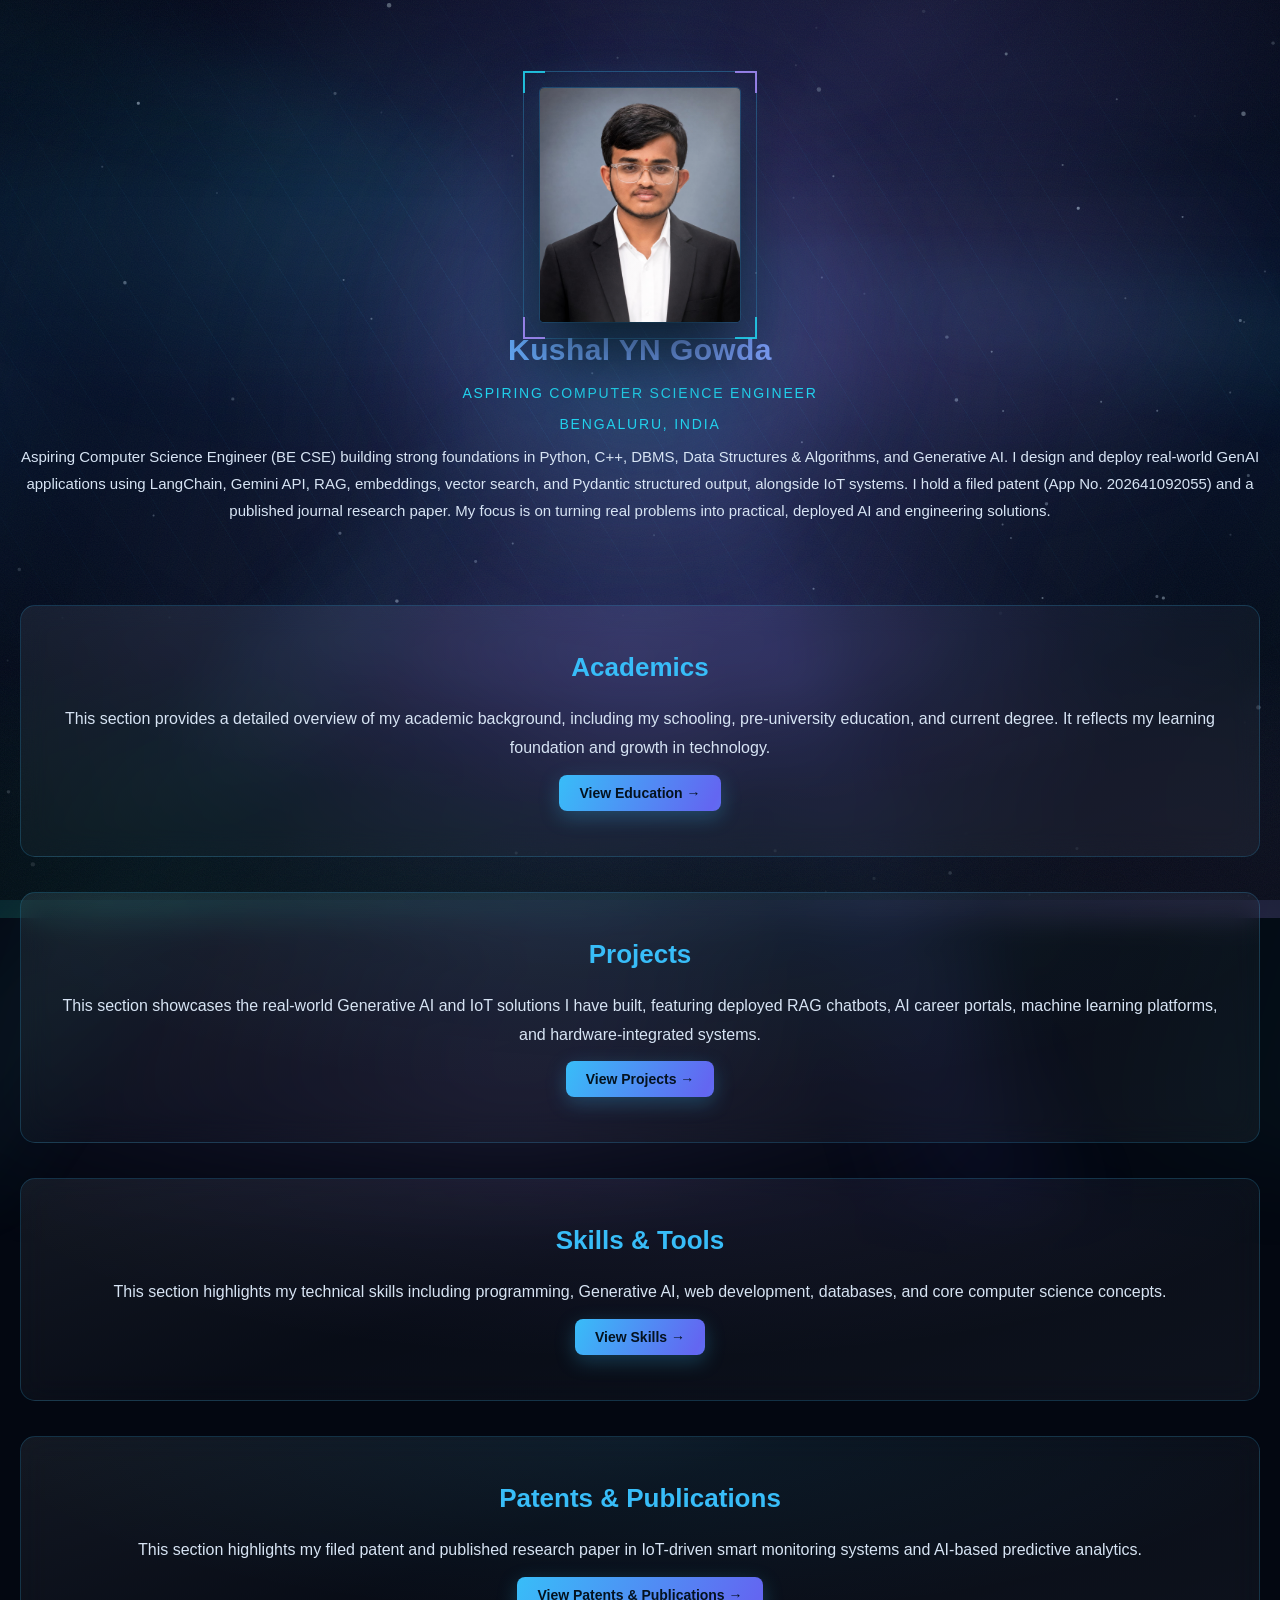
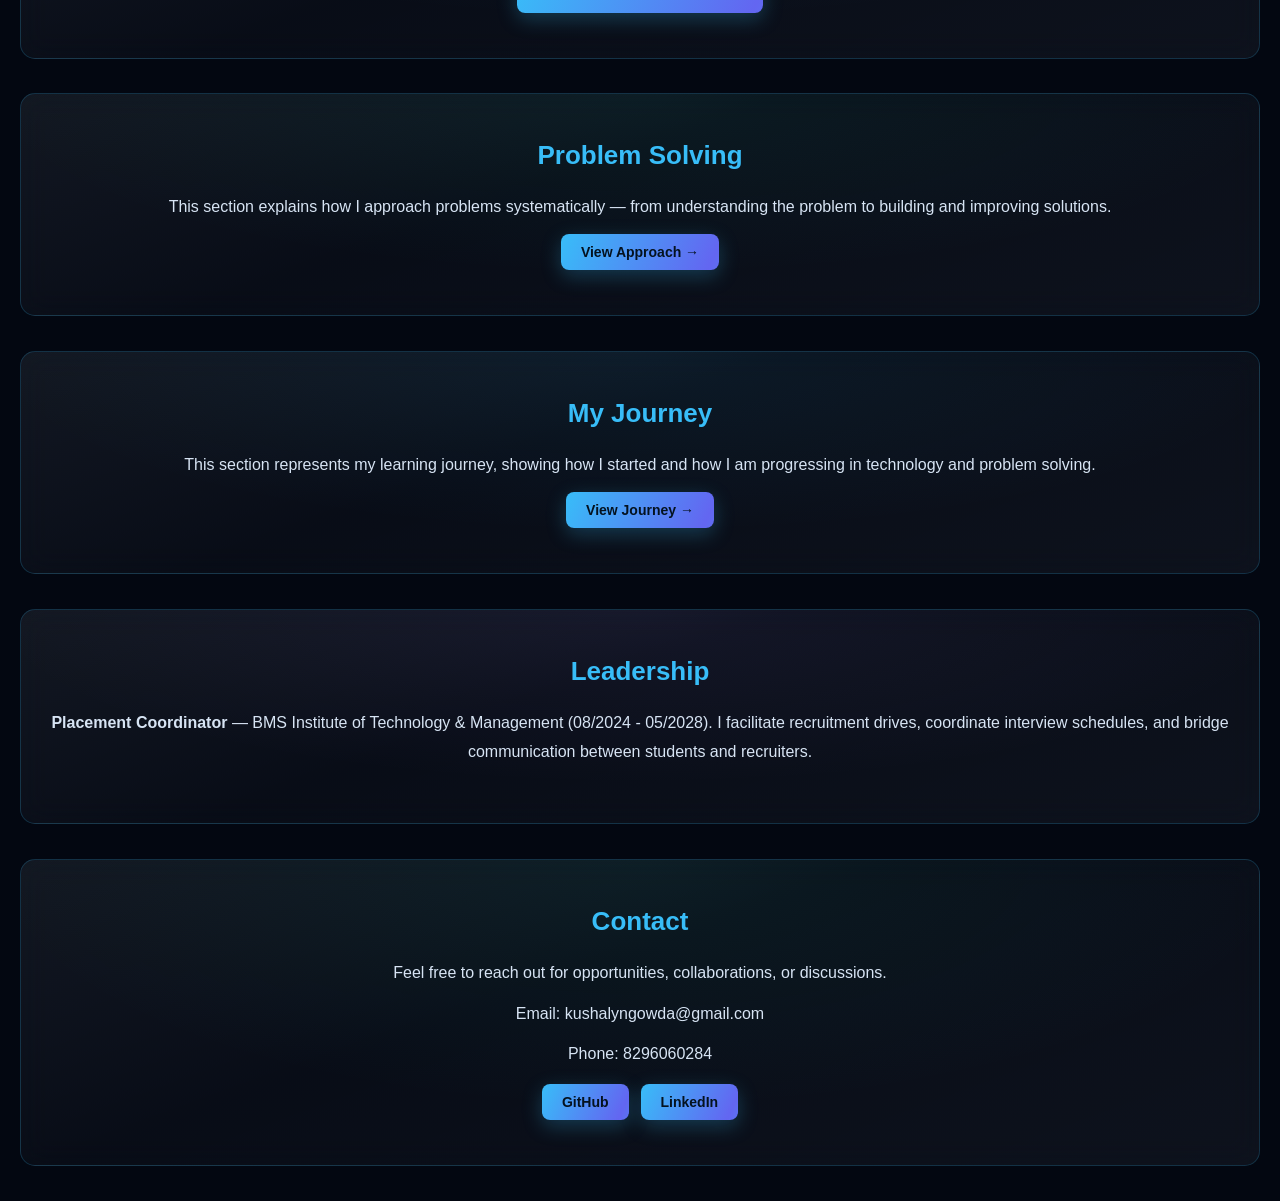
==== commit 9cfe6417: "Update portfolio with BMSIT AI Chatbot and SmartHire GenAI featured projects" ====
--- a/index.html
+++ b/index.html
@@ -31,7 +31,7 @@
         <p class="info">Bengaluru, India</p>
 
         <p class="summary">
-            Aspiring Computer Science Engineer (BE CSE) building strong foundations in Python, C++, DBMS, and the core concepts of Data Structures &amp; Algorithms. I am actively exploring Generative AI concepts such as prompt engineering, embeddings, RAG, and LangChain, and I enjoy building intelligent, real-world applications including IoT systems. I hold a filed patent (App No. 202641092055) and a published journal research paper. My focus is on continuous learning, strengthening fundamentals, and turning ideas into practical, scalable solutions.
+            Aspiring Computer Science Engineer (BE CSE) building strong foundations in Python, C++, DBMS, Data Structures &amp; Algorithms, and Generative AI. I design and deploy real-world GenAI applications using LangChain, Gemini API, RAG, embeddings, vector search, and Pydantic structured output, alongside IoT systems. I hold a filed patent (App No. 202641092055) and a published journal research paper. My focus is on turning real problems into practical, deployed AI and engineering solutions.
         </p>
 
     </div>
@@ -56,8 +56,8 @@
     <h2>Projects</h2>
 
     <p>
-        This section showcases the real-world AI and IoT solutions I have built,
-        from machine learning platforms to hardware-integrated systems.
+        This section showcases the real-world Generative AI and IoT solutions I have built,
+        featuring deployed RAG chatbots, AI career portals, machine learning platforms, and hardware-integrated systems.
     </p>
 
     <a href="projects.html"  class="btn">View Projects →</a>
@@ -130,10 +130,12 @@
         Feel free to reach out for opportunities, collaborations, or discussions.
     </p>
 
-    <!-- 👉 CHANGE CONTACT DETAILS -->
     <p>Email: kushalyngowda@gmail.com</p>
     <p>Phone: 8296060284</p>
-    <a href="https://github.com/KUSHAL826" target="_blank" class="btn">GitHub</a>
+    <div style="margin-top: 15px; display: flex; justify-content: center; gap: 12px; flex-wrap: wrap;">
+        <a href="https://github.com/KUSHAL826" target="_blank" rel="noopener noreferrer" class="btn">GitHub</a>
+        <a href="https://www.linkedin.com/in/kushal-yn-gowda-938608357" target="_blank" rel="noopener noreferrer" class="btn">LinkedIn</a>
+    </div>
 </section>
 
 </body>
--- a/style.css
+++ b/style.css
@@ -1,3 +1,30 @@
+/* =================================================================
+   KUSHAL YN GOWDA — PORTFOLIO
+   Palette: blue primary, with indigo / violet / cyan / teal accents.
+   Layout geometry matches the original stylesheet.
+   ================================================================= */
+
+:root {
+    /* ---- accent palette (rgb triplets for rgba() composition) ---- */
+    --c-blue:   56, 189, 248;   /* #38bdf8  primary */
+    --c-indigo: 99, 102, 241;   /* #6366f1 */
+    --c-violet: 167, 139, 250;  /* #a78bfa */
+    --c-cyan:   34, 211, 238;   /* #22d3ee */
+    --c-teal:   45, 212, 191;   /* #2dd4bf */
+
+    /* ---- solid text colors ---- */
+    --t-heading: #38bdf8;
+    --t-bright:  #8fd3ff;
+    --t-accent:  #22d3ee;
+    --t-violet:  #a78bfa;
+    --t-body:    #d7e4f4;
+    --t-muted:   #93a4bd;
+
+    /* ---- mouse parallax, driven by ambient.js (-1 .. 1) ---- */
+    --mx: 0;
+    --my: 0;
+}
+
 /* ================= GLOBAL ================= */
 * {
     margin: 0;
@@ -7,26 +34,70 @@
 }
 
 body {
-    color: white;
+    color: var(--t-body);
     overflow-x: hidden;
-    background: linear-gradient(to right, #000428, #004e92);
-}
-
-/* ================= BACKGROUND ================= */
+    background: #030711;
+}
+
+/* ================= BACKGROUND (painted, no image asset) ================= */
 .bg {
     position: fixed;
     width: 100%;
     height: 100%;
-    background: url('bg.jpg') no-repeat center/cover;
-    z-index: -1;
-}
-
+    z-index: -6;
+    background:
+        /* cool bloom overhead */
+        radial-gradient(ellipse 92% 60% at 58% -14%, rgba(var(--c-indigo), .34) 0%, transparent 66%),
+        /* teal pool, lower left */
+        radial-gradient(ellipse 70% 50% at 8% 108%, rgba(var(--c-teal), .20) 0%, transparent 70%),
+        /* violet pool, lower right */
+        radial-gradient(ellipse 62% 46% at 94% 104%, rgba(var(--c-violet), .22) 0%, transparent 70%),
+        /* deep night body */
+        linear-gradient(178deg, #040a1a 0%, #071229 40%, #050d1c 74%, #02060f 100%);
+    transform: translate3d(calc(var(--mx) * -6px), calc(var(--my) * -6px), 0) scale(1.04);
+    transition: transform 1.2s cubic-bezier(.22, .61, .36, 1);
+    will-change: transform;
+}
+
+/* Drifting haze over the base */
 .bg::after {
     content: "";
     position: absolute;
     width: 100%;
     height: 100%;
-    background: rgba(0, 0, 0, 0.65);
+    background:
+        radial-gradient(44% 34% at 26% 24%, rgba(var(--c-blue), .16) 0%, transparent 66%),
+        radial-gradient(38% 30% at 76% 36%, rgba(var(--c-violet), .15) 0%, transparent 66%),
+        radial-gradient(52% 38% at 50% 80%, rgba(var(--c-indigo), .18) 0%, transparent 68%);
+    filter: blur(36px);
+    animation: c-haze 58s ease-in-out infinite alternate;
+    will-change: transform, opacity;
+}
+
+@keyframes c-haze {
+    0%   { transform: translate3d(0, 0, 0) scale(1.05);    opacity: .70; }
+    50%  { transform: translate3d(-3%, 2%, 0) scale(1.17); opacity: 1; }
+    100% { transform: translate3d(3%, -2%, 0) scale(1.10); opacity: .82; }
+}
+
+/* ================= GRADIENT HEADINGS ================= */
+.profile h1,
+.page-title h1,
+.projects h1,
+.problem-section h1,
+.journey-section h1 {
+    color: var(--t-bright);                 /* fallback */
+    background: linear-gradient(100deg, #38bdf8 0%, #a78bfa 45%, #22d3ee 100%);
+    -webkit-background-clip: text;
+            background-clip: text;
+    -webkit-text-fill-color: transparent;
+    background-size: 220% 100%;
+    animation: c-title 14s ease-in-out infinite;
+}
+
+@keyframes c-title {
+    0%, 100% { background-position: 0% 50%; }
+    50%      { background-position: 100% 50%; }
 }
 
 /* ================= PROFILE ================= */
@@ -35,39 +106,39 @@
     padding: 70px 20px 40px;
 }
 
+/* Fallback styling if JS has not wrapped the portrait */
 .profile img {
     width: 180px;
     height: 200px;
-    border-radius: 10px;
+    border-radius: 6px;
     object-fit: cover;
-    padding: 5px;
-    background: linear-gradient(135deg, #38bdf8, #6366f1);
-
-    box-shadow: 0 10px 30px rgba(0,0,0,0.6),
-                0 0 20px rgba(56,189,248,0.4);
-
-    transition: 0.3s;
-}
-
-.profile img:hover {
-    transform: scale(1.05);
-    box-shadow: 0 15px 40px rgba(0,0,0,0.8),
-                0 0 25px rgba(56,189,248,0.6);
+    padding: 4px;
+    background: linear-gradient(135deg, #38bdf8, #a78bfa);
+    box-shadow: 0 10px 30px rgba(0, 0, 0, .6),
+                0 0 20px rgba(var(--c-blue), .35);
+    transition: .3s;
 }
 
 .profile h1 {
     font-size: 30px;
-    color: #38bdf8;
+    letter-spacing: .4px;
 }
 
 .profile p {
     margin: 6px 0;
+}
+
+.info {
+    color: var(--t-accent);
+    font-size: 14px;
+    letter-spacing: 1.8px;
+    text-transform: uppercase;
 }
 
 .summary {
     margin-top: 10px;
     font-size: 15px;
-    color: #cbd5f5;
+    color: var(--t-body);
 }
 
 /* ================= COMMON CARD STYLE ================= */
@@ -77,13 +148,12 @@
 .journey-box,
 .edu-box,
 .result-box {
-    background: rgba(255,255,255,0.05);
+    background: rgba(226, 240, 255, .045);
     border-radius: 15px;
-    border: 1px solid rgba(56,189,248,0.2);
-    transition: all 0.3s ease;
-}
-
-/* 🔥 UNIVERSAL HOVER EFFECT */
+    border: 1px solid rgba(var(--c-blue), .20);
+    transition: all .3s ease;
+}
+
 .big-card:hover,
 .project-card:hover,
 .problem-box:hover,
@@ -91,10 +161,11 @@
 .edu-box:hover,
 .result-box:hover {
     transform: translateY(-8px) scale(1.01);
-    border-color: rgba(56,189,248,0.6);
-    box-shadow: 
-        0 15px 40px rgba(0,0,0,0.6),
-        0 0 15px rgba(56,189,248,0.4);
+    border-color: rgba(var(--c-cyan), .55);
+    box-shadow:
+        0 18px 48px rgba(0, 0, 0, .58),
+        0 0 22px rgba(var(--c-blue), .26),
+        inset 0 1px 0 rgba(226, 240, 255, .10);
 }
 
 /* ================= BIG CARD ================= */
@@ -109,17 +180,26 @@
 .btn {
     display: inline-block;
     padding: 10px 20px;
-    background: linear-gradient(135deg, #38bdf8, #0ea5e9);
-    color: black;
+    background: linear-gradient(115deg, #38bdf8, #6366f1, #22d3ee, #38bdf8);
+    background-size: 300% 100%;
+    color: #04121f;
+    font-weight: bold;
     text-decoration: none;
     border-radius: 8px;
     font-size: 14px;
-    transition: 0.3s;
+    box-shadow: 0 6px 20px rgba(var(--c-blue), .26);
+    animation: c-btn 12s ease infinite;
+    transition: .3s;
+}
+
+@keyframes c-btn {
+    0%, 100% { background-position: 0% 50%; }
+    50%      { background-position: 100% 50%; }
 }
 
 .btn:hover {
     transform: scale(1.05);
-    box-shadow: 0 0 15px rgba(56,189,248,0.6);
+    box-shadow: 0 0 26px rgba(var(--c-cyan), .55), 0 8px 26px rgba(0, 0, 0, .45);
 }
 
 /* ================= EDUCATION ================= */
@@ -129,18 +209,18 @@
 }
 
 .edu-box h3 {
-    color: #38bdf8;
+    color: var(--t-heading);
     margin-bottom: 8px;
 }
 
 .edu-box p {
     font-size: 14px;
-    color: #e2e8f0;
+    color: var(--t-body);
 }
 
 .edu-box span {
     font-size: 13px;
-    color: #94a3b8;
+    color: var(--t-muted);
 }
 
 /* ================= RESULT ================= */
@@ -151,14 +231,14 @@
 }
 
 .result-box h3 {
-    color: #38bdf8;
+    color: var(--t-accent);
     margin-bottom: 8px;
 }
 
 .result-box p {
     font-size: 20px;
     font-weight: bold;
-    color: #e2e8f0;
+    color: #e6f2ff;
 }
 
 /* ================= PROJECTS ================= */
@@ -170,39 +250,138 @@
 .projects h1 {
     font-size: 34px;
     margin-bottom: 30px;
-    color: #8fd3ff;
 }
 
 .section-title {
     font-size: 26px;
     margin-bottom: 20px;
-    color: #4fc3f7;
+    color: var(--t-accent);
 }
 
 .project-card {
     width: 85%;
     margin: 25px auto;
-    padding: 25px;
+    padding: 28px;
+    text-align: left;
 }
 
 .project-card h2 {
-    color: #4fc3f7;
-    margin-bottom: 10px;
+    color: var(--t-heading);
+    margin-bottom: 6px;
 }
 
 .project-card p {
-    color: #ddd;
+    color: var(--t-body);
     line-height: 1.7;
     font-size: 15px;
+}
+
+/* Primary Featured Project Highlight */
+.project-card.featured-primary {
+    border: 1.5px solid rgba(var(--c-cyan), 0.55);
+    background: linear-gradient(160deg, rgba(56, 189, 248, 0.08) 0%, rgba(99, 102, 241, 0.05) 50%, rgba(226, 240, 255, 0.04) 100%);
+    box-shadow: 0 14px 44px rgba(0, 0, 0, 0.52), 0 0 32px rgba(var(--c-blue), 0.28);
+}
+
+.project-card.featured-primary::before {
+    background: radial-gradient(85% 130% at 50% 0%, rgba(var(--c-blue), 0.35), transparent 70%);
+    opacity: 0.85;
+}
+
+/* Badges & Tag Headers */
+.project-badge-container {
+    display: flex;
+    flex-wrap: wrap;
+    gap: 8px;
+    align-items: center;
+    margin-bottom: 14px;
+}
+
+.project-badge {
+    display: inline-flex;
+    align-items: center;
+    gap: 6px;
+    padding: 4px 12px;
+    border-radius: 20px;
+    font-size: 11px;
+    font-weight: 700;
+    letter-spacing: 0.8px;
+    text-transform: uppercase;
+    background: rgba(var(--c-blue), 0.12);
+    color: var(--t-accent);
+    border: 1px solid rgba(var(--c-cyan), 0.35);
+}
+
+.project-badge.featured-primary-badge {
+    background: linear-gradient(135deg, rgba(var(--c-blue), 0.32), rgba(var(--c-indigo), 0.40));
+    color: #ffffff;
+    border: 1px solid rgba(var(--c-blue), 0.7);
+    box-shadow: 0 0 14px rgba(var(--c-blue), 0.4);
+}
+
+.project-card-header {
+    margin-bottom: 14px;
+}
+
+.project-title {
+    font-size: 26px;
+    color: var(--t-heading);
+    margin-bottom: 4px;
+}
+
+.project-tagline {
+    font-size: 14px;
+    color: var(--t-muted);
+    font-style: italic;
+    margin-bottom: 12px;
+}
+
+/* Short Card Description Quote Box */
+.short-card-desc {
+    padding: 12px 16px;
+    margin: 12px 0 18px;
+    border-left: 3px solid var(--t-accent);
+    background: rgba(var(--c-blue), 0.07);
+    border-radius: 0 8px 8px 0;
+    color: var(--t-bright);
+    font-size: 14.5px;
+    line-height: 1.6;
+}
+
+/* Tech Tags Pills */
+.tech-tags {
+    display: flex;
+    flex-wrap: wrap;
+    gap: 8px;
+    margin: 16px 0;
+}
+
+.tech-tag {
+    font-size: 12px;
+    padding: 5px 11px;
+    border-radius: 6px;
+    background: rgba(226, 240, 255, 0.05);
+    border: 1px solid rgba(var(--c-indigo), 0.35);
+    color: var(--t-bright);
+    font-weight: 500;
+}
+
+/* Card Actions / Buttons Row */
+.card-actions {
+    display: flex;
+    flex-wrap: wrap;
+    gap: 12px;
+    margin-top: 20px;
+    align-items: center;
 }
 
 .status-box {
     margin-top: 15px;
     padding: 12px;
     border-radius: 10px;
-    background: rgba(255,255,255,0.03);
-    border: 1px solid rgba(79,195,247,0.3);
-    color: #cfefff;
+    background: rgba(226, 240, 255, .035);
+    border: 1px solid rgba(var(--c-violet), .34);
+    color: #dfeaff;
     font-size: 14px;
 }
 
@@ -214,7 +393,6 @@
 
 .problem-section h1 {
     font-size: 34px;
-    color: #8fd3ff;
 }
 
 .problem-box {
@@ -232,7 +410,6 @@
 
 .journey-section h1 {
     font-size: 34px;
-    color: #8fd3ff;
 }
 
 .journey-box {
@@ -242,11 +419,16 @@
     text-align: left;
 }
 
+.journey-box h2,
+.problem-box h2 {
+    color: var(--t-heading);
+}
+
 /* ================= COMMON TEXT ================= */
 .subtitle {
     max-width: 700px;
     margin: 0 auto 30px;
-    color: #ddd;
+    color: var(--t-body);
 }
 
 ul {
@@ -255,10 +437,77 @@
 
 li {
     margin-bottom: 10px;
-    color: #ddd;
-}
-
-/* ================= MOBILE ================= */
+    color: var(--t-body);
+    line-height: 1.7;
+}
+
+li::marker {
+    color: var(--t-accent);
+}
+
+p {
+    line-height: 1.8;
+    margin-bottom: 12px;
+}
+
+h1, h2, h3 {
+    line-height: 1.3;
+    margin-bottom: 12px;
+}
+
+.project-card p,
+.problem-box p,
+.journey-box p {
+    line-height: 1.8;
+    margin-bottom: 12px;
+}
+
+.project-card ul,
+.problem-box ul,
+.journey-box ul {
+    margin-top: 10px;
+}
+
+.status-box {
+    line-height: 1.6;
+}
+
+.project-card,
+.problem-box,
+.journey-box {
+    word-wrap: break-word;
+    overflow-wrap: break-word;
+}
+
+.projects,
+.problem-section,
+.journey-section {
+    padding-bottom: 60px;
+}
+
+/* ================= PAGE TITLE ================= */
+.page-title {
+    text-align: center;
+    padding: 30px 10px 10px;
+}
+
+.page-title h1 {
+    font-size: 32px;
+    font-weight: bold;
+}
+
+.big-card h2 {
+    font-size: 26px;
+    margin-bottom: 20px;
+    color: var(--t-heading);
+    text-align: center;
+}
+
+.project-note p {
+    color: var(--t-body);
+}
+
+/* ================= MOBILE (geometry unchanged) ================= */
 @media (max-width: 768px) {
 
     .project-card,
@@ -282,11 +531,6 @@
 
 @media (max-width: 600px) {
 
-    .profile img {
-        width: 110px;
-        height: 110px;
-    }
-
     .profile h1 {
         font-size: 22px;
     }
@@ -296,175 +540,86 @@
         margin: 25px 15px;
     }
 }
-/* 🔥 GLOBAL TEXT SPACING FIX */
-p {
-    line-height: 1.8;
-    margin-bottom: 12px;
-}
-
-li {
-    line-height: 1.7;
-    margin-bottom: 10px;
-}
-
-/* 🔥 HEADINGS SPACING */
-h1, h2, h3 {
-    line-height: 1.3;
-    margin-bottom: 12px;
-}
-
-/* 🔥 BOX CONTENT SPACING */
-.project-card p,
-.problem-box p,
-.journey-box p {
-    line-height: 1.8;
-    margin-bottom: 12px;
-}
-
-.project-card ul,
-.problem-box ul,
-.journey-box ul {
-    margin-top: 10px;
-}
-
-/* 🔥 STATUS BOX FIX */
-.status-box {
-    line-height: 1.6;
-}
-
-/* 🔥 PREVENT TEXT OVERFLOW */
-.project-card,
-.problem-box,
-.journey-box {
-    word-wrap: break-word;
-    overflow-wrap: break-word;
-}
-
-/* 🔥 EXTRA BOTTOM SPACE (fix overlapping end) */
-.projects,
-.problem-section,
-.journey-section {
-    padding-bottom: 60px;
-}
-/* 🔥 PAGE TITLE FIX */
-.page-title {
-    text-align: center;
-    padding: 30px 10px 10px;
-}
-
-.page-title h1 {
-    font-size: 32px;
-    color: #38bdf8;   /* 🔥 FIXED COLOR */
-    font-weight: bold;
-}
-
-/* 🔥 BIG CARD HEADING ALIGNMENT */
-.big-card h2 {
-    font-size: 26px;
-    margin-bottom: 20px;
-    color: #38bdf8;
-    text-align: center;   /* 🔥 CENTER ALIGN */
-}
-
-/* 🔥 CENTER RESULT BOX CONTENT */
-.result-box {
-    text-align: center;
-}
 
 /* =================================================================
-   ✦ AMBIENT CINEMATIC BACKGROUND SYSTEM
-   Background / lighting / motion only. No layout or content changes.
-   All layers are fixed, pointer-events:none and sit behind content.
+   ✦ AMBIENT SYSTEM
+   Every layer is fixed, pointer-events:none and sits behind content.
+   Motion is transform/opacity only so it composites on the GPU.
    ================================================================= */
 
-:root {
-    /* Mouse parallax offsets, updated by ambient.js (-1 .. 1) */
-    --mx: 0;
-    --my: 0;
-
-    --amb-sky:     56, 189, 248;
-    --amb-indigo:  99, 102, 241;
-    --amb-cyan:    34, 211, 238;
-    --amb-violet: 139, 92, 246;
-}
-
-/* Deepen the base so light layers read as light, not haze */
-body {
-    background: radial-gradient(120% 120% at 50% -10%, #061733 0%, #030b1c 45%, #01060f 100%);
-    background-attachment: fixed;
-}
-
-/* ---------- Layer 0: photo base (existing .bg) ---------- */
-.bg {
-    z-index: -6;
-    transform: translate3d(calc(var(--mx) * -8px), calc(var(--my) * -8px), 0) scale(1.06);
-    transition: transform 1.2s cubic-bezier(.22, .61, .36, 1);
-    will-change: transform;
-}
-
-.bg::after {
-    /* keep the existing darkening, add a cool cinematic grade */
-    background:
-        radial-gradient(100% 100% at 50% 0%, rgba(6, 23, 51, .55) 0%, rgba(2, 8, 20, .82) 70%),
-        rgba(0, 0, 0, .55);
-}
-
-/* ---------- Layer 1: slow multi-gradient mesh ---------- */
+/* ---------- Slow rotating sunburst (hidden light source) ---------- */
 body::before {
     content: "";
     position: fixed;
-    inset: -25%;
+    left: 50%;
+    top: -55vmax;
+    width: 150vmax;
+    height: 150vmax;
+    margin-left: -75vmax;
     z-index: -5;
     pointer-events: none;
-    background:
-        radial-gradient(38% 42% at 22% 28%, rgba(var(--amb-indigo), .28) 0%, transparent 62%),
-        radial-gradient(34% 38% at 78% 18%, rgba(var(--amb-sky), .22) 0%, transparent 64%),
-        radial-gradient(46% 44% at 62% 82%, rgba(var(--amb-violet), .20) 0%, transparent 66%),
-        radial-gradient(30% 34% at 12% 76%, rgba(var(--amb-cyan), .16) 0%, transparent 62%);
-    filter: blur(38px) saturate(115%);
-    animation: amb-mesh 44s ease-in-out infinite alternate;
-    will-change: transform, opacity;
-}
-
-@keyframes amb-mesh {
-    0%   { transform: translate3d(0, 0, 0) scale(1);      opacity: .85; }
-    35%  { transform: translate3d(2.5%, -2%, 0) scale(1.07); opacity: 1; }
-    70%  { transform: translate3d(-2%, 1.5%, 0) scale(1.03); opacity: .9; }
-    100% { transform: translate3d(1%, 2.5%, 0) scale(1.09);  opacity: .95; }
-}
-
-/* ---------- Layer 2: aurora ribbons ---------- */
+    background: conic-gradient(from 0deg,
+        transparent 0deg,
+        rgba(var(--c-blue), .11) 6deg,
+        transparent 15deg,
+        transparent 42deg,
+        rgba(var(--c-violet), .08) 48deg,
+        transparent 57deg,
+        transparent 90deg,
+        rgba(var(--c-cyan), .09) 97deg,
+        transparent 106deg,
+        transparent 152deg,
+        rgba(var(--c-indigo), .09) 159deg,
+        transparent 168deg,
+        transparent 212deg,
+        rgba(var(--c-teal), .07) 219deg,
+        transparent 228deg,
+        transparent 282deg,
+        rgba(var(--c-blue), .08) 290deg,
+        transparent 299deg,
+        transparent 342deg,
+        rgba(var(--c-violet), .07) 350deg,
+        transparent 358deg);
+    filter: blur(32px);
+    opacity: .78;
+    animation: c-sunburst 150s linear infinite;
+    will-change: transform;
+}
+
+@keyframes c-sunburst {
+    from { transform: rotate(0deg); }
+    to   { transform: rotate(360deg); }
+}
+
+/* ---------- Multi-hue aurora band ---------- */
 body::after {
     content: "";
     position: fixed;
     inset: -30% -15%;
     z-index: -4;
     pointer-events: none;
-    background:
-        linear-gradient(112deg,
-            transparent 12%,
-            rgba(var(--amb-sky), .16) 26%,
-            transparent 38%,
-            rgba(var(--amb-violet), .14) 54%,
-            transparent 66%,
-            rgba(var(--amb-cyan), .12) 80%,
-            transparent 92%);
+    background: linear-gradient(108deg,
+        transparent 12%,
+        rgba(var(--c-blue), .15) 26%,
+        transparent 38%,
+        rgba(var(--c-violet), .13) 52%,
+        transparent 63%,
+        rgba(var(--c-teal), .11) 78%,
+        transparent 90%);
     background-size: 220% 220%;
     background-position: 50% 50%;
-    filter: blur(46px);
-    opacity: .8;
-    /* transform-only so the blur is rasterised once and composited on the GPU */
-    animation: amb-aurora 38s ease-in-out infinite alternate;
-    will-change: transform;
-}
-
-@keyframes amb-aurora {
-    0%   { transform: translate3d(-6%, 0, 0) skewY(-3deg) scale(1);     opacity: .62; }
-    50%  { transform: translate3d(4%, 2%, 0) skewY(2deg) scale(1.08);   opacity: .9; }
-    100% { transform: translate3d(-2%, -2%, 0) skewY(-2deg) scale(1.03); opacity: .7; }
-}
-
-/* ---------- Ambient stage (injected by ambient.js) ---------- */
+    filter: blur(48px);
+    animation: c-aurora 42s ease-in-out infinite alternate;
+    will-change: transform, opacity;
+}
+
+@keyframes c-aurora {
+    0%   { transform: translate3d(-6%, 0, 0) skewY(-3deg) scale(1);      opacity: .58; }
+    50%  { transform: translate3d(4%, 2%, 0) skewY(2deg) scale(1.09);    opacity: .9; }
+    100% { transform: translate3d(-2%, -2%, 0) skewY(-2deg) scale(1.03); opacity: .68; }
+}
+
+/* ---------- Ambient stage (built by ambient.js) ---------- */
 .ambient {
     position: fixed;
     inset: 0;
@@ -474,243 +629,309 @@
     contain: layout paint style;
 }
 
-/* --- Tech grid with slow parallax drift --- */
-.ambient-grid {
+/* --- Fine diagonal hairlines: subtle engineered texture --- */
+.ambient-hairlines {
     position: absolute;
     inset: -40%;
-    background-image:
-        linear-gradient(rgba(var(--amb-sky), .085) 1px, transparent 1px),
-        linear-gradient(90deg, rgba(var(--amb-sky), .085) 1px, transparent 1px);
-    background-size: 64px 64px;
-    -webkit-mask-image: radial-gradient(58% 52% at 50% 42%, #000 0%, transparent 78%);
-            mask-image: radial-gradient(58% 52% at 50% 42%, #000 0%, transparent 78%);
-    transform: translate3d(calc(var(--mx) * 14px), calc(var(--my) * 14px), 0);
+    background-image: repeating-linear-gradient(
+        58deg,
+        rgba(var(--c-blue), .06) 0px,
+        rgba(var(--c-blue), .06) 1px,
+        transparent 1px,
+        transparent 46px);
+    -webkit-mask-image: radial-gradient(62% 55% at 50% 40%, #000 0%, transparent 80%);
+            mask-image: radial-gradient(62% 55% at 50% 40%, #000 0%, transparent 80%);
+    transform: translate3d(calc(var(--mx) * 12px), calc(var(--my) * 12px), 0);
     transition: transform 1.4s cubic-bezier(.22, .61, .36, 1);
-    animation: amb-grid 60s linear infinite;
+    animation: c-hairlines 90s linear infinite;
     will-change: transform;
 }
 
-@keyframes amb-grid {
-    from { background-position: 0 0, 0 0; }
-    to   { background-position: 64px 128px, 128px 64px; }
-}
-
-/* --- Drifting glow orbs --- */
-.ambient-orb {
-    position: absolute;
-    border-radius: 50%;
-    filter: blur(70px);
+@keyframes c-hairlines {
+    from { background-position: 0 0; }
+    to   { background-position: 460px 0; }
+}
+
+/* --- Volumetric rays falling from above --- */
+.ambient-ray {
+    position: absolute;
+    top: -40vh;
+    height: 190vh;
+    transform-origin: 50% 0;
+    filter: blur(34px);
     opacity: 0;
     will-change: transform, opacity;
 }
 
-.ambient-orb.o1 {
-    width: 46vmax; height: 46vmax;
-    left: -12vmax; top: -10vmax;
-    background: radial-gradient(circle at 35% 35%, rgba(var(--amb-sky), .34), transparent 68%);
-    animation: amb-orb-1 42s ease-in-out infinite alternate;
-}
-
-.ambient-orb.o2 {
-    width: 40vmax; height: 40vmax;
-    right: -14vmax; top: 8vh;
-    background: radial-gradient(circle at 60% 40%, rgba(var(--amb-violet), .30), transparent 68%);
-    animation: amb-orb-2 52s ease-in-out infinite alternate;
-}
-
-.ambient-orb.o3 {
-    width: 52vmax; height: 52vmax;
-    left: 18vw; bottom: -22vmax;
-    background: radial-gradient(circle at 45% 55%, rgba(var(--amb-indigo), .30), transparent 70%);
-    animation: amb-orb-3 60s ease-in-out infinite alternate;
-}
-
-.ambient-orb.o4 {
-    width: 30vmax; height: 30vmax;
-    right: 10vw; bottom: -6vmax;
-    background: radial-gradient(circle at 50% 50%, rgba(var(--amb-cyan), .26), transparent 66%);
-    animation: amb-orb-4 36s ease-in-out infinite alternate;
-}
-
-@keyframes amb-orb-1 {
-    0%   { transform: translate3d(0, 0, 0) scale(1);       opacity: .55; }
-    50%  { transform: translate3d(16vw, 10vh, 0) scale(1.16); opacity: .85; }
-    100% { transform: translate3d(6vw, 26vh, 0) scale(1.05);  opacity: .62; }
-}
-
-@keyframes amb-orb-2 {
-    0%   { transform: translate3d(0, 0, 0) scale(1.05);        opacity: .5; }
-    50%  { transform: translate3d(-14vw, 20vh, 0) scale(1.2);  opacity: .8; }
-    100% { transform: translate3d(-4vw, 40vh, 0) scale(1);     opacity: .58; }
-}
-
-@keyframes amb-orb-3 {
-    0%   { transform: translate3d(0, 0, 0) scale(1);            opacity: .5; }
-    50%  { transform: translate3d(-18vw, -16vh, 0) scale(1.14); opacity: .78; }
-    100% { transform: translate3d(10vw, -30vh, 0) scale(1.04);  opacity: .6; }
-}
-
-@keyframes amb-orb-4 {
-    0%   { transform: translate3d(0, 0, 0) scale(1);           opacity: .45; }
-    50%  { transform: translate3d(-8vw, -22vh, 0) scale(1.22); opacity: .72; }
-    100% { transform: translate3d(4vw, -8vh, 0) scale(1.02);   opacity: .5; }
-}
-
-/* --- Soft light beams --- */
-.ambient-beam {
-    position: absolute;
-    top: -35vh;
-    height: 175vh;
-    filter: blur(28px);
+.ambient-ray.r1 {
+    width: 16vw; left: 14vw;
+    background: linear-gradient(to bottom, rgba(var(--c-blue), .20), rgba(var(--c-blue), .06) 55%, transparent);
+    animation: c-ray-a 30s ease-in-out infinite;
+}
+
+.ambient-ray.r2 {
+    width: 10vw; left: 44vw;
+    background: linear-gradient(to bottom, rgba(var(--c-violet), .18), rgba(var(--c-violet), .05) 55%, transparent);
+    animation: c-ray-b 38s ease-in-out infinite;
+    animation-delay: -11s;
+}
+
+.ambient-ray.r3 {
+    width: 20vw; right: 10vw;
+    background: linear-gradient(to bottom, rgba(var(--c-cyan), .17), rgba(var(--c-cyan), .05) 55%, transparent);
+    animation: c-ray-a 34s ease-in-out infinite;
+    animation-delay: -17s;
+}
+
+@keyframes c-ray-a {
+    0%, 100% { transform: rotate(9deg) translate3d(-4vw, 0, 0) scaleY(.94);  opacity: .35; }
+    50%      { transform: rotate(13deg) translate3d(6vw, 0, 0) scaleY(1.06); opacity: .8; }
+}
+
+@keyframes c-ray-b {
+    0%, 100% { transform: rotate(-8deg) translate3d(4vw, 0, 0) scaleY(1);     opacity: .3; }
+    50%      { transform: rotate(-4deg) translate3d(-7vw, 0, 0) scaleY(1.08); opacity: .7; }
+}
+
+/* --- Glow pools drifting on long paths (one per accent hue) --- */
+.ambient-glow {
+    position: absolute;
+    border-radius: 50%;
+    filter: blur(75px);
     opacity: 0;
     will-change: transform, opacity;
 }
 
-.ambient-beam.b1 {
-    width: 9vw; left: 8vw;
-    background: linear-gradient(to bottom, transparent, rgba(var(--amb-sky), .16), transparent);
-    transform: rotate(16deg);
-    animation: amb-beam-a 26s ease-in-out infinite;
-}
-
-.ambient-beam.b2 {
-    width: 5vw; left: 46vw;
-    background: linear-gradient(to bottom, transparent, rgba(var(--amb-violet), .14), transparent);
-    transform: rotate(-13deg);
-    animation: amb-beam-b 34s ease-in-out infinite;
-    animation-delay: -8s;
-}
-
-.ambient-beam.b3 {
-    width: 12vw; right: 6vw;
-    background: linear-gradient(to bottom, transparent, rgba(var(--amb-cyan), .12), transparent);
-    transform: rotate(20deg);
-    animation: amb-beam-a 30s ease-in-out infinite;
-    animation-delay: -14s;
-}
-
-@keyframes amb-beam-a {
-    0%, 100% { transform: rotate(16deg) translate3d(-6vw, 0, 0) scaleY(.94); opacity: .35; }
-    50%      { transform: rotate(19deg) translate3d(8vw, 0, 0) scaleY(1.06); opacity: .75; }
-}
-
-@keyframes amb-beam-b {
-    0%, 100% { transform: rotate(-13deg) translate3d(5vw, 0, 0) scaleY(1);   opacity: .3; }
-    50%      { transform: rotate(-9deg) translate3d(-9vw, 0, 0) scaleY(1.08); opacity: .65; }
-}
-
-/* --- Floating blurred light particles --- */
-.ambient-particle {
+.ambient-glow.g1 {
+    width: 44vmax; height: 44vmax;
+    left: -12vmax; top: -8vmax;
+    background: radial-gradient(circle at 40% 40%, rgba(var(--c-blue), .32), transparent 68%);
+    animation: c-glow-1 46s ease-in-out infinite alternate;
+}
+
+.ambient-glow.g2 {
+    width: 38vmax; height: 38vmax;
+    right: -13vmax; top: 12vh;
+    background: radial-gradient(circle at 60% 40%, rgba(var(--c-violet), .30), transparent 68%);
+    animation: c-glow-2 56s ease-in-out infinite alternate;
+}
+
+.ambient-glow.g3 {
+    width: 50vmax; height: 50vmax;
+    left: 20vw; bottom: -22vmax;
+    background: radial-gradient(circle at 45% 55%, rgba(var(--c-indigo), .30), transparent 70%);
+    animation: c-glow-3 64s ease-in-out infinite alternate;
+}
+
+.ambient-glow.g4 {
+    width: 30vmax; height: 30vmax;
+    right: 12vw; bottom: -6vmax;
+    background: radial-gradient(circle at 50% 50%, rgba(var(--c-teal), .26), transparent 66%);
+    animation: c-glow-4 38s ease-in-out infinite alternate;
+}
+
+@keyframes c-glow-1 {
+    0%   { transform: translate3d(0, 0, 0) scale(1);           opacity: .5; }
+    50%  { transform: translate3d(15vw, 12vh, 0) scale(1.16);  opacity: .85; }
+    100% { transform: translate3d(5vw, 27vh, 0) scale(1.05);   opacity: .6; }
+}
+
+@keyframes c-glow-2 {
+    0%   { transform: translate3d(0, 0, 0) scale(1.05);        opacity: .45; }
+    50%  { transform: translate3d(-13vw, 21vh, 0) scale(1.2);  opacity: .78; }
+    100% { transform: translate3d(-4vw, 40vh, 0) scale(1);     opacity: .55; }
+}
+
+@keyframes c-glow-3 {
+    0%   { transform: translate3d(0, 0, 0) scale(1);            opacity: .48; }
+    50%  { transform: translate3d(-17vw, -15vh, 0) scale(1.14); opacity: .76; }
+    100% { transform: translate3d(9vw, -29vh, 0) scale(1.04);   opacity: .58; }
+}
+
+@keyframes c-glow-4 {
+    0%   { transform: translate3d(0, 0, 0) scale(1);           opacity: .42; }
+    50%  { transform: translate3d(-8vw, -22vh, 0) scale(1.22); opacity: .7; }
+    100% { transform: translate3d(4vw, -8vh, 0) scale(1.02);   opacity: .5; }
+}
+
+/* --- Dust field: one dot cloned via box-shadow (built in JS) --- */
+.ambient-dust {
+    position: absolute;
+    top: 0;
+    left: 0;
+    width: 2px;
+    height: 2px;
+    border-radius: 50%;
+    background: transparent;
+    will-change: transform, opacity;
+}
+
+.ambient-dust.far {
+    opacity: .45;
+    animation:
+        c-dust-drift 165s linear infinite,
+        c-dust-fade 9s ease-in-out infinite alternate;
+}
+
+.ambient-dust.near {
+    opacity: .75;
+    animation:
+        c-dust-drift 100s linear infinite reverse,
+        c-dust-fade 5.5s ease-in-out infinite alternate;
+    animation-delay: 0s, -2.5s;
+}
+
+@keyframes c-dust-drift {
+    from { transform: translate3d(0, 0, 0); }
+    to   { transform: translate3d(-7vw, -5vh, 0); }
+}
+
+@keyframes c-dust-fade {
+    0%   { opacity: .28; }
+    100% { opacity: .82; }
+}
+
+/* --- Rising light motes --- */
+.ambient-mote {
     position: absolute;
     left: var(--p-x, 50%);
-    top: var(--p-y, 50%);
-    width: var(--p-size, 6px);
-    height: var(--p-size, 6px);
+    top: var(--p-y, 90%);
+    width: var(--p-size, 5px);
+    height: var(--p-size, 5px);
     border-radius: 50%;
-    background: radial-gradient(circle, rgba(210, 238, 255, .85), rgba(var(--amb-sky), .35) 45%, transparent 70%);
-    filter: blur(1.5px);
+    /* --p-tint is assigned per mote in JS so the hues are mixed evenly */
+    background: radial-gradient(circle,
+        rgba(240, 250, 255, .95),
+        rgba(var(--p-tint, var(--c-blue)), .50) 42%,
+        transparent 70%);
+    filter: blur(1.4px);
     opacity: 0;
-    animation: amb-float var(--p-dur, 30s) ease-in-out var(--p-delay, 0s) infinite;
+    animation: c-mote-rise var(--p-dur, 32s) ease-in-out var(--p-delay, 0s) infinite;
     will-change: transform, opacity;
 }
 
-@keyframes amb-float {
-    0%   { transform: translate3d(0, 12vh, 0) scale(.7);  opacity: 0; }
-    18%  { opacity: var(--p-op, .5); }
-    50%  { transform: translate3d(var(--p-dx, 4vw), -14vh, 0) scale(1.15); opacity: var(--p-op, .5); }
-    82%  { opacity: calc(var(--p-op, .5) * .55); }
-    100% { transform: translate3d(calc(var(--p-dx, 4vw) * -.6), -30vh, 0) scale(.8); opacity: 0; }
-}
-
-/* --- Occasional shimmer / light sweep --- */
+@keyframes c-mote-rise {
+    0%   { transform: translate3d(0, 16vh, 0) scale(.6);  opacity: 0; }
+    16%  { opacity: var(--p-op, .55); }
+    50%  { transform: translate3d(var(--p-dx, 4vw), -18vh, 0) scale(1.2); opacity: var(--p-op, .55); }
+    84%  { opacity: calc(var(--p-op, .55) * .5); }
+    100% { transform: translate3d(calc(var(--p-dx, 4vw) * -.5), -42vh, 0) scale(.75); opacity: 0; }
+}
+
+/* --- Occasional light sweep --- */
 .ambient-sweep {
     position: absolute;
     top: -30vh;
     left: -40vw;
-    width: 34vw;
+    width: 32vw;
     height: 170vh;
     background: linear-gradient(90deg,
         transparent,
-        rgba(198, 230, 255, .05) 35%,
-        rgba(224, 242, 255, .11) 50%,
-        rgba(198, 230, 255, .05) 65%,
+        rgba(var(--c-blue), .05) 35%,
+        rgba(226, 245, 255, .11) 50%,
+        rgba(var(--c-blue), .05) 65%,
         transparent);
-    filter: blur(24px);
-    transform: rotate(18deg) translate3d(0, 0, 0);
+    filter: blur(26px);
+    transform: rotate(16deg) translate3d(0, 0, 0);
     opacity: 0;
-    animation: amb-sweep 19s ease-in-out infinite;
-    animation-delay: 6s;
+    animation: c-sweep 21s ease-in-out infinite;
+    animation-delay: 7s;
     will-change: transform, opacity;
 }
 
 .ambient-sweep.s2 {
-    width: 22vw;
-    animation-duration: 27s;
-    animation-delay: 15s;
-    opacity: 0;
-}
-
-@keyframes amb-sweep {
-    0%       { transform: rotate(18deg) translate3d(0, 0, 0);     opacity: 0; }
-    8%       { opacity: .7; }
-    45%      { opacity: .85; }
-    75%      { opacity: 0; }
-    100%     { transform: rotate(18deg) translate3d(190vw, 0, 0); opacity: 0; }
-}
-
-/* --- Pointer-reactive ambient glow (deepest parallax layer) --- */
+    width: 20vw;
+    animation-duration: 31s;
+    animation-delay: 17s;
+}
+
+@keyframes c-sweep {
+    0%   { transform: rotate(16deg) translate3d(0, 0, 0);     opacity: 0; }
+    8%   { opacity: .7; }
+    45%  { opacity: .85; }
+    75%  { opacity: 0; }
+    100% { transform: rotate(16deg) translate3d(195vw, 0, 0); opacity: 0; }
+}
+
+/* --- Pointer-reactive glow (deepest parallax layer) --- */
 .ambient-cursor {
     position: absolute;
     left: 50%;
     top: 45%;
-    width: 62vmax;
-    height: 62vmax;
-    margin: -31vmax 0 0 -31vmax;
+    width: 60vmax;
+    height: 60vmax;
+    margin: -30vmax 0 0 -30vmax;
     border-radius: 50%;
     background: radial-gradient(circle,
-        rgba(var(--amb-sky), .17) 0%,
-        rgba(var(--amb-indigo), .09) 38%,
+        rgba(var(--c-blue), .16) 0%,
+        rgba(var(--c-indigo), .08) 40%,
         transparent 68%);
-    filter: blur(60px);
-    opacity: .85;
-    transform: translate3d(calc(var(--mx) * 26px), calc(var(--my) * 26px), 0);
+    filter: blur(62px);
+    transform: translate3d(calc(var(--mx) * 24px), calc(var(--my) * 24px), 0);
     transition: transform 1.6s cubic-bezier(.22, .61, .36, 1);
-    animation: amb-cursor-breathe 16s ease-in-out infinite alternate;
+    animation: c-cursor 18s ease-in-out infinite alternate;
     will-change: transform;
 }
 
-@keyframes amb-cursor-breathe {
-    0%   { opacity: .55; }
-    100% { opacity: .95; }
-}
-
-/* --- Depth vignette: protects text contrast, adds cinema framing --- */
+@keyframes c-cursor {
+    0%   { opacity: .5; }
+    100% { opacity: .92; }
+}
+
+/* --- Light floor at the base of the viewport --- */
+.ambient-horizon {
+    position: absolute;
+    left: -10%;
+    right: -10%;
+    bottom: -18vh;
+    height: 46vh;
+    background: radial-gradient(ellipse 60% 100% at 50% 100%,
+        rgba(var(--c-blue), .22) 0%,
+        rgba(var(--c-teal), .12) 42%,
+        transparent 72%);
+    filter: blur(48px);
+    animation: c-horizon 24s ease-in-out infinite alternate;
+    will-change: transform, opacity;
+}
+
+@keyframes c-horizon {
+    0%   { transform: translate3d(0, 4vh, 0) scaleY(.9); opacity: .5; }
+    100% { transform: translate3d(0, 0, 0) scaleY(1.12); opacity: .95; }
+}
+
+/* --- Vignette: frames the page and protects text contrast --- */
 .ambient-vignette {
     position: absolute;
     inset: 0;
     background:
-        radial-gradient(125% 95% at 50% 38%, transparent 42%, rgba(1, 5, 14, .58) 100%),
-        linear-gradient(to bottom, rgba(1, 5, 14, .34) 0%, transparent 22%, transparent 74%, rgba(1, 5, 14, .42) 100%);
-}
-
-/* --- Slow hue breathing across the whole stage --- */
-.ambient-tint {
-    position: absolute;
-    inset: 0;
-    background: linear-gradient(135deg, rgba(var(--amb-indigo), .10), transparent 50%, rgba(var(--amb-cyan), .08));
-    animation: amb-tint 30s ease-in-out infinite alternate;
-    will-change: opacity;
-}
-
-@keyframes amb-tint {
-    0%   { opacity: .35; }
-    50%  { opacity: .75; }
-    100% { opacity: .45; }
+        radial-gradient(125% 95% at 50% 38%, transparent 40%, rgba(1, 4, 12, .62) 100%),
+        linear-gradient(to bottom, rgba(1, 4, 12, .38) 0%, transparent 22%, transparent 74%, rgba(1, 4, 12, .44) 100%);
+}
+
+/* --- Film grain: the cinematic finish --- */
+.ambient-grain {
+    position: absolute;
+    /* just enough overscan to cover the ±3% jitter without a huge raster */
+    inset: -15%;
+    background-image: url("data:image/svg+xml,%3Csvg xmlns='http://www.w3.org/2000/svg' width='180' height='180'%3E%3Cfilter id='n'%3E%3CfeTurbulence type='fractalNoise' baseFrequency='0.85' numOctaves='3' stitchTiles='stitch'/%3E%3C/filter%3E%3Crect width='180' height='180' filter='url(%23n)'/%3E%3C/svg%3E");
+    opacity: .05;
+    animation: c-grain .9s steps(6) infinite;
+    will-change: transform;
+}
+
+@keyframes c-grain {
+    0%   { transform: translate3d(0, 0, 0); }
+    20%  { transform: translate3d(-3%, 2%, 0); }
+    40%  { transform: translate3d(2%, -3%, 0); }
+    60%  { transform: translate3d(-2%, -2%, 0); }
+    80%  { transform: translate3d(3%, 1%, 0); }
+    100% { transform: translate3d(0, 0, 0); }
 }
 
 /* =================================================================
-   ✦ CARD AMBIENT LIGHTING
-   Pseudo-elements sit at z-index:-1 so text always stays on top.
+   ✦ CARD LIGHTING
+   Pseudo-elements sit at z-index:-1 inside an isolated stacking
+   context, so text and links always paint on top.
    ================================================================= */
 
 .big-card,
@@ -724,47 +945,61 @@
     isolation: isolate;
 }
 
-/* Pulsing ambient glow behind each card */
-.big-card::before,
-.project-card::before,
-.problem-box::before,
-.journey-box::before {
-    content: "";
-    position: absolute;
-    inset: -1px;
-    z-index: -1;
-    border-radius: inherit;
-    background: radial-gradient(78% 120% at 50% 0%, rgba(var(--amb-sky), .16), transparent 68%);
-    opacity: .5;
-    animation: amb-card-pulse 9s ease-in-out infinite;
-    transition: opacity .45s ease;
-    pointer-events: none;
-}
-
-@keyframes amb-card-pulse {
-    0%, 100% { opacity: .34; }
-    50%      { opacity: .68; }
-}
-
-.big-card:hover::before,
-.project-card:hover::before,
-.problem-box:hover::before,
-.journey-box:hover::before {
-    opacity: 1;
-}
-
-/* Glassy sheen + slow shimmer sweep inside cards */
+/* Glass surface */
 .big-card,
 .project-card,
 .problem-box,
 .journey-box {
     overflow: hidden;
     background:
-        linear-gradient(160deg, rgba(255, 255, 255, .075) 0%, rgba(255, 255, 255, .028) 42%, rgba(255, 255, 255, .05) 100%);
+        linear-gradient(160deg, rgba(226, 240, 255, .075) 0%, rgba(226, 240, 255, .026) 42%, rgba(226, 240, 255, .05) 100%);
     backdrop-filter: blur(14px);
     -webkit-backdrop-filter: blur(14px);
 }
 
+/* Pulsing glow behind each card */
+.big-card::before,
+.project-card::before,
+.problem-box::before,
+.journey-box::before {
+    content: "";
+    position: absolute;
+    inset: -1px;
+    z-index: -1;
+    border-radius: inherit;
+    background: radial-gradient(78% 120% at 50% 0%, rgba(var(--c-blue), .16), transparent 68%);
+    opacity: .5;
+    animation: c-card-pulse 9s ease-in-out infinite;
+    transition: opacity .45s ease;
+    pointer-events: none;
+}
+
+/* alternate cards glow violet, so the page is not single-hue */
+.project-card:nth-of-type(2n)::before,
+.journey-box:nth-of-type(2n)::before,
+.big-card:nth-of-type(2n)::before {
+    background: radial-gradient(78% 120% at 50% 0%, rgba(var(--c-violet), .16), transparent 68%);
+}
+
+.project-card:nth-of-type(3n)::before,
+.journey-box:nth-of-type(3n)::before,
+.big-card:nth-of-type(3n)::before {
+    background: radial-gradient(78% 120% at 50% 0%, rgba(var(--c-teal), .15), transparent 68%);
+}
+
+@keyframes c-card-pulse {
+    0%, 100% { opacity: .34; }
+    50%      { opacity: .68; }
+}
+
+.big-card:hover::before,
+.project-card:hover::before,
+.problem-box:hover::before,
+.journey-box:hover::before {
+    opacity: 1;
+}
+
+/* Slow shimmer crossing each card */
 .big-card::after,
 .project-card::after,
 .problem-box::after,
@@ -776,20 +1011,19 @@
     width: 45%;
     height: 220%;
     z-index: -1;
-    background: linear-gradient(90deg, transparent, rgba(224, 244, 255, .10), transparent);
+    background: linear-gradient(90deg, transparent, rgba(230, 244, 255, .10), transparent);
     transform: rotate(18deg);
     opacity: 0;
-    animation: amb-card-sheen 14s ease-in-out infinite;
+    animation: c-card-sheen 14s ease-in-out infinite;
     pointer-events: none;
 }
 
-@keyframes amb-card-sheen {
-    0%, 62%  { transform: rotate(18deg) translate3d(0, 0, 0); opacity: 0; }
-    70%      { opacity: .9; }
-    100%     { transform: rotate(18deg) translate3d(340%, 0, 0); opacity: 0; }
-}
-
-/* Stagger the sheen so cards shimmer at different moments */
+@keyframes c-card-sheen {
+    0%, 62% { transform: rotate(18deg) translate3d(0, 0, 0);    opacity: 0; }
+    70%     { opacity: .9; }
+    100%    { transform: rotate(18deg) translate3d(340%, 0, 0); opacity: 0; }
+}
+
 .big-card:nth-of-type(2n)::after,
 .project-card:nth-of-type(2n)::after,
 .journey-box:nth-of-type(2n)::after { animation-delay: -4.5s; }
@@ -798,94 +1032,210 @@
 .project-card:nth-of-type(3n)::after,
 .journey-box:nth-of-type(3n)::after { animation-delay: -9s; }
 
-/* Warmer, deeper lift on hover */
-.big-card:hover,
-.project-card:hover,
-.problem-box:hover,
-.journey-box:hover,
-.edu-box:hover,
-.result-box:hover {
-    box-shadow:
-        0 18px 48px rgba(0, 0, 0, .55),
-        0 0 24px rgba(var(--amb-sky), .22),
-        inset 0 1px 0 rgba(255, 255, 255, .10);
-}
-
-/* Nested boxes: lighter treatment, no sheen (avoids double motion) */
+/* Nested boxes: lighter treatment, no shimmer */
 .edu-box,
 .result-box {
-    background: linear-gradient(160deg, rgba(255, 255, 255, .06), rgba(255, 255, 255, .025));
-}
-
-/* Profile portrait: breathing halo */
+    background: linear-gradient(160deg, rgba(226, 240, 255, .06), rgba(226, 240, 255, .025));
+}
+
+/* Halo behind the profile block */
 .profile-card::before {
     content: "";
     position: absolute;
     left: 50%;
     top: -6%;
-    width: 62vmin;
-    height: 62vmin;
-    max-width: 520px;
-    max-height: 520px;
+    width: 64vmin;
+    height: 64vmin;
+    max-width: 540px;
+    max-height: 540px;
     z-index: -1;
     transform: translate(-50%, 0);
-    background: radial-gradient(circle, rgba(var(--amb-sky), .20), rgba(var(--amb-indigo), .10) 45%, transparent 70%);
-    filter: blur(30px);
-    animation: amb-halo 11s ease-in-out infinite;
+    background: radial-gradient(circle,
+        rgba(var(--c-blue), .20),
+        rgba(var(--c-violet), .11) 45%,
+        transparent 70%);
+    filter: blur(32px);
+    animation: c-halo 11s ease-in-out infinite;
     pointer-events: none;
 }
 
-@keyframes amb-halo {
+@keyframes c-halo {
     0%, 100% { opacity: .55; transform: translate(-50%, 0) scale(1); }
     50%      { opacity: .95; transform: translate(-50%, 0) scale(1.08); }
 }
 
-.profile img {
-    animation: amb-portrait 12s ease-in-out infinite;
-}
-
-@keyframes amb-portrait {
-    0%, 100% { box-shadow: 0 10px 30px rgba(0, 0, 0, .6), 0 0 20px rgba(var(--amb-sky), .35); }
-    50%      { box-shadow: 0 14px 38px rgba(0, 0, 0, .7), 0 0 32px rgba(var(--amb-violet), .45); }
-}
-
-/* Headings pick up a faint luminous glow */
-.profile h1,
-.page-title h1,
-.projects h1,
-.problem-section h1,
-.journey-section h1 {
-    text-shadow: 0 0 26px rgba(var(--amb-sky), .30);
-}
-
-/* Buttons: living gradient + glow */
-.btn {
-    background: linear-gradient(115deg, #38bdf8, #6366f1, #22d3ee, #38bdf8);
-    background-size: 300% 100%;
-    animation: amb-btn 12s ease infinite;
-    box-shadow: 0 6px 20px rgba(var(--amb-sky), .22);
-}
-
-@keyframes amb-btn {
-    0%, 100% { background-position: 0% 50%; }
-    50%      { background-position: 100% 50%; }
-}
-
-.btn:hover {
-    box-shadow: 0 0 26px rgba(var(--amb-sky), .55), 0 8px 26px rgba(0, 0, 0, .4);
-}
-
 /* =================================================================
-   ✦ SCROLL REVEAL (enabled only when JS is active)
+   ✦ PHOTO FRAME — editorial gallery mount
+   Structure injected by ambient.js:
+   .photo-frame > .photo-inner > img
+   Outer holds the offset rule + corner brackets (overflow visible),
+   inner clips the portrait and its light sweep.
    ================================================================= */
 
-/* Hidden state is driven by html.js-reveal so it applies before first paint
-   (no flash of content). JS removes the class if it cannot take over. */
+.photo-frame {
+    position: relative;
+    display: inline-block;
+    margin: 18px 0 8px;
+    transition: transform .5s cubic-bezier(.22, .61, .36, 1);
+}
+
+/* Offset hairline rule floating outside the photo */
+.photo-frame::before {
+    content: "";
+    position: absolute;
+    inset: -17px;
+    border: 1px solid rgba(var(--c-blue), .32);
+    border-radius: 3px;
+    animation: c-rule 9s ease-in-out infinite;
+    pointer-events: none;
+}
+
+@keyframes c-rule {
+    0%, 100% { opacity: .5;  transform: scale(1); }
+    50%      { opacity: .95; transform: scale(1.018); }
+}
+
+/* Corner brackets, drawn with eight gradient bars */
+.photo-frame::after {
+    content: "";
+    position: absolute;
+    top: -17px;
+    right: -17px;
+    bottom: -17px;
+    left: -17px;
+    pointer-events: none;
+    background-image:
+        linear-gradient(#22d3ee, #22d3ee), linear-gradient(#22d3ee, #22d3ee),
+        linear-gradient(#a78bfa, #a78bfa), linear-gradient(#a78bfa, #a78bfa),
+        linear-gradient(#22d3ee, #22d3ee), linear-gradient(#22d3ee, #22d3ee),
+        linear-gradient(#a78bfa, #a78bfa), linear-gradient(#a78bfa, #a78bfa);
+    background-repeat: no-repeat;
+    background-size:
+        22px 2px, 2px 22px,   /* top-left    */
+        22px 2px, 2px 22px,   /* top-right   */
+        22px 2px, 2px 22px,   /* bottom-right*/
+        22px 2px, 2px 22px;   /* bottom-left */
+    background-position:
+        left top, left top,
+        right top, right top,
+        right bottom, right bottom,
+        left bottom, left bottom;
+    transition:
+        top .5s cubic-bezier(.22, .61, .36, 1),
+        right .5s cubic-bezier(.22, .61, .36, 1),
+        bottom .5s cubic-bezier(.22, .61, .36, 1),
+        left .5s cubic-bezier(.22, .61, .36, 1),
+        opacity .4s ease;
+    opacity: .85;
+}
+
+/* Clipping shell around the portrait */
+.photo-inner {
+    position: relative;
+    display: block;
+    overflow: hidden;
+    border-radius: 4px;
+    isolation: isolate;
+    background: #061020;
+    box-shadow:
+        0 28px 64px rgba(0, 0, 0, .66),
+        0 0 0 1px rgba(var(--c-blue), .26),
+        0 0 40px rgba(var(--c-blue), .18);
+    animation: c-frame-glow 13s ease-in-out infinite;
+}
+
+/* glow cycles through the accent hues */
+@keyframes c-frame-glow {
+    0%, 100% {
+        box-shadow: 0 28px 64px rgba(0, 0, 0, .66),
+                    0 0 0 1px rgba(var(--c-blue), .26),
+                    0 0 40px rgba(var(--c-blue), .18);
+    }
+    33% {
+        box-shadow: 0 30px 68px rgba(0, 0, 0, .70),
+                    0 0 0 1px rgba(var(--c-violet), .30),
+                    0 0 52px rgba(var(--c-violet), .24);
+    }
+    66% {
+        box-shadow: 0 30px 68px rgba(0, 0, 0, .70),
+                    0 0 0 1px rgba(var(--c-cyan), .30),
+                    0 0 52px rgba(var(--c-cyan), .22);
+    }
+}
+
+/* The portrait: clean edge-to-edge, no padded gradient border */
+.profile .photo-inner img {
+    position: relative;
+    z-index: 1;
+    display: block;
+    width: 200px;
+    height: 234px;
+    padding: 0;
+    background: #061020;
+    border-radius: 0;
+    object-fit: cover;
+    box-shadow: none;
+    animation: none;
+    filter: saturate(105%) contrast(104%);
+    transition: filter .45s ease, transform .6s cubic-bezier(.22, .61, .36, 1);
+}
+
+/* Light sweep travelling across the portrait */
+.photo-inner::after {
+    content: "";
+    position: absolute;
+    inset: 0;
+    z-index: 2;
+    pointer-events: none;
+    background:
+        linear-gradient(112deg,
+            transparent 34%,
+            rgba(255, 255, 255, .17) 46%,
+            rgba(255, 255, 255, .04) 53%,
+            transparent 64%),
+        linear-gradient(180deg, rgba(255, 255, 255, .10) 0%, transparent 24%);
+    background-size: 260% 100%, 100% 100%;
+    background-position: 190% 0, 0 0;
+    animation: c-frame-sweep 12s ease-in-out infinite;
+}
+
+@keyframes c-frame-sweep {
+    0%, 58% { background-position: 190% 0, 0 0; }
+    100%    { background-position: -70% 0, 0 0; }
+}
+
+/* Hover: lift the mount, push the brackets outward, brighten the photo */
+.photo-frame:hover {
+    transform: translateY(-6px);
+}
+
+.photo-frame:hover::after {
+    top: -25px;
+    right: -25px;
+    bottom: -25px;
+    left: -25px;
+    opacity: 1;
+}
+
+.photo-frame:hover .photo-inner img {
+    filter: saturate(114%) contrast(107%) brightness(105%);
+    transform: scale(1.04);
+}
+
+/* neutralise the no-JS fallback rules once the frame exists */
+.profile .photo-inner img:hover {
+    box-shadow: none;
+}
+
+/* =================================================================
+   ✦ SCROLL REVEAL (only active once JS confirms support)
+   ================================================================= */
+
+html.js-reveal .profile-card,
 html.js-reveal .big-card,
 html.js-reveal .project-card,
 html.js-reveal .problem-box,
-html.js-reveal .journey-box,
-html.js-reveal .profile-card {
+html.js-reveal .journey-box {
     opacity: 0;
     transform: translate3d(0, 26px, 0);
     transition:
@@ -894,13 +1244,13 @@
     will-change: opacity, transform;
 }
 
-html.js-reveal .amb-in {
+html.js-reveal .c-in {
     opacity: 1;
     transform: none;
 }
 
-/* Once revealed, hand control back to the original hover transition */
-html.js-reveal .amb-done {
+/* hand control back to the hover transition once revealed */
+html.js-reveal .c-done {
     transition: all .3s ease;
     will-change: auto;
 }
@@ -910,22 +1260,25 @@
    ================================================================= */
 
 @media (max-width: 900px) {
-    .ambient-beam.b2 { display: none; }
-    .ambient-grid { background-size: 48px 48px; }
-    .ambient-orb { filter: blur(52px); }
-    .ambient-cursor { filter: blur(44px); opacity: .6; }
-    body::before { filter: blur(30px) saturate(110%); }
-    body::after  { filter: blur(34px); }
+    .ambient-ray.r2 { display: none; }
+    .ambient-glow { filter: blur(54px); }
+    .ambient-cursor { filter: blur(46px); opacity: .6; }
+    .ambient-horizon { filter: blur(34px); }
+    .bg::after { filter: blur(26px); }
+    body::before { filter: blur(22px); opacity: .6; }
+    body::after { filter: blur(34px); }
 }
 
 @media (max-width: 600px) {
-    /* Trim the heaviest layers on small screens, keep the premium feel */
-    .ambient-beam,
-    .ambient-sweep.s2 { display: none; }
-
-    .ambient-orb.o4,
-    .ambient-cursor { display: none; }
-    .ambient-orb { filter: blur(40px); }
+    /* trim the heaviest layers, keep the composition intact */
+    .ambient-ray,
+    .ambient-cursor,
+    .ambient-sweep.s2,
+    .ambient-grain { display: none; }
+
+    .ambient-glow.g4 { display: none; }
+    .ambient-glow { filter: blur(42px); }
+    .ambient-horizon { filter: blur(28px); height: 34vh; }
 
     .big-card,
     .project-card,
@@ -940,33 +1293,67 @@
     .problem-box::after,
     .journey-box::after { display: none; }
 
-    .profile-card::before { width: 78vmin; height: 78vmin; }
-}
-
-/* Touch devices: parallax is meaningless, keep layers still-ish */
+    .profile-card::before { width: 80vmin; height: 80vmin; }
+
+    /* keep the portrait's aspect ratio instead of squashing it */
+    .profile .photo-inner img {
+        width: 158px;
+        height: 185px;
+    }
+
+    .photo-frame::before,
+    .photo-frame::after {
+        inset: -12px;
+    }
+
+    .photo-frame::after {
+        top: -12px; right: -12px; bottom: -12px; left: -12px;
+        background-size:
+            16px 2px, 2px 16px,
+            16px 2px, 2px 16px,
+            16px 2px, 2px 16px,
+            16px 2px, 2px 16px;
+    }
+
+    .photo-frame:hover::after {
+        top: -16px; right: -16px; bottom: -16px; left: -16px;
+    }
+}
+
+/* Touch devices: pointer parallax is meaningless */
 @media (hover: none) {
     .bg { transform: scale(1.04); }
-    .ambient-grid { transform: none; }
+    .ambient-hairlines,
     .ambient-cursor { transform: none; }
 }
 
 /* =================================================================
-   ✦ ACCESSIBILITY: honour reduced-motion
+   ✦ ACCESSIBILITY — honour reduced-motion
    ================================================================= */
 
 @media (prefers-reduced-motion: reduce) {
     .bg,
+    .bg::after,
     body::before,
     body::after,
-    .ambient-grid,
-    .ambient-orb,
-    .ambient-beam,
-    .ambient-particle,
+    .ambient-hairlines,
+    .ambient-ray,
+    .ambient-glow,
+    .ambient-dust,
+    .ambient-mote,
     .ambient-sweep,
     .ambient-cursor,
-    .ambient-tint,
-    .profile img,
+    .ambient-horizon,
+    .ambient-grain,
+    .profile h1,
+    .page-title h1,
+    .projects h1,
+    .problem-section h1,
+    .journey-section h1,
     .profile-card::before,
+    .photo-frame::before,
+    .photo-inner,
+    .photo-inner::after,
     .btn,
     .big-card::before,
     .project-card::before,
@@ -981,22 +1368,33 @@
     }
 
     .bg { transform: scale(1.02); }
-    .ambient-particle,
-    .ambient-sweep { display: none; }
-
-    .ambient-orb { opacity: .5; }
-    .ambient-beam { opacity: .4; }
+
+    .ambient-mote,
+    .ambient-sweep,
+    .ambient-grain { display: none; }
+
+    .ambient-dust.far  { opacity: .45; }
+    .ambient-dust.near { opacity: .7; }
+    .ambient-glow      { opacity: .5; }
+    .ambient-ray       { opacity: .4; }
+    .ambient-horizon   { opacity: .7; }
+    .bg::after         { opacity: .8; }
 
     .big-card::before,
     .project-card::before,
     .problem-box::before,
     .journey-box::before { opacity: .45; }
 
+    /* static sheen removed, static frame highlight kept */
+    .photo-inner::after {
+        background: linear-gradient(180deg, rgba(255, 255, 255, .10) 0%, transparent 24%);
+    }
+
+    html.js-reveal .profile-card,
     html.js-reveal .big-card,
     html.js-reveal .project-card,
     html.js-reveal .problem-box,
-    html.js-reveal .journey-box,
-    html.js-reveal .profile-card {
+    html.js-reveal .journey-box {
         opacity: 1;
         transform: none;
         transition: none;
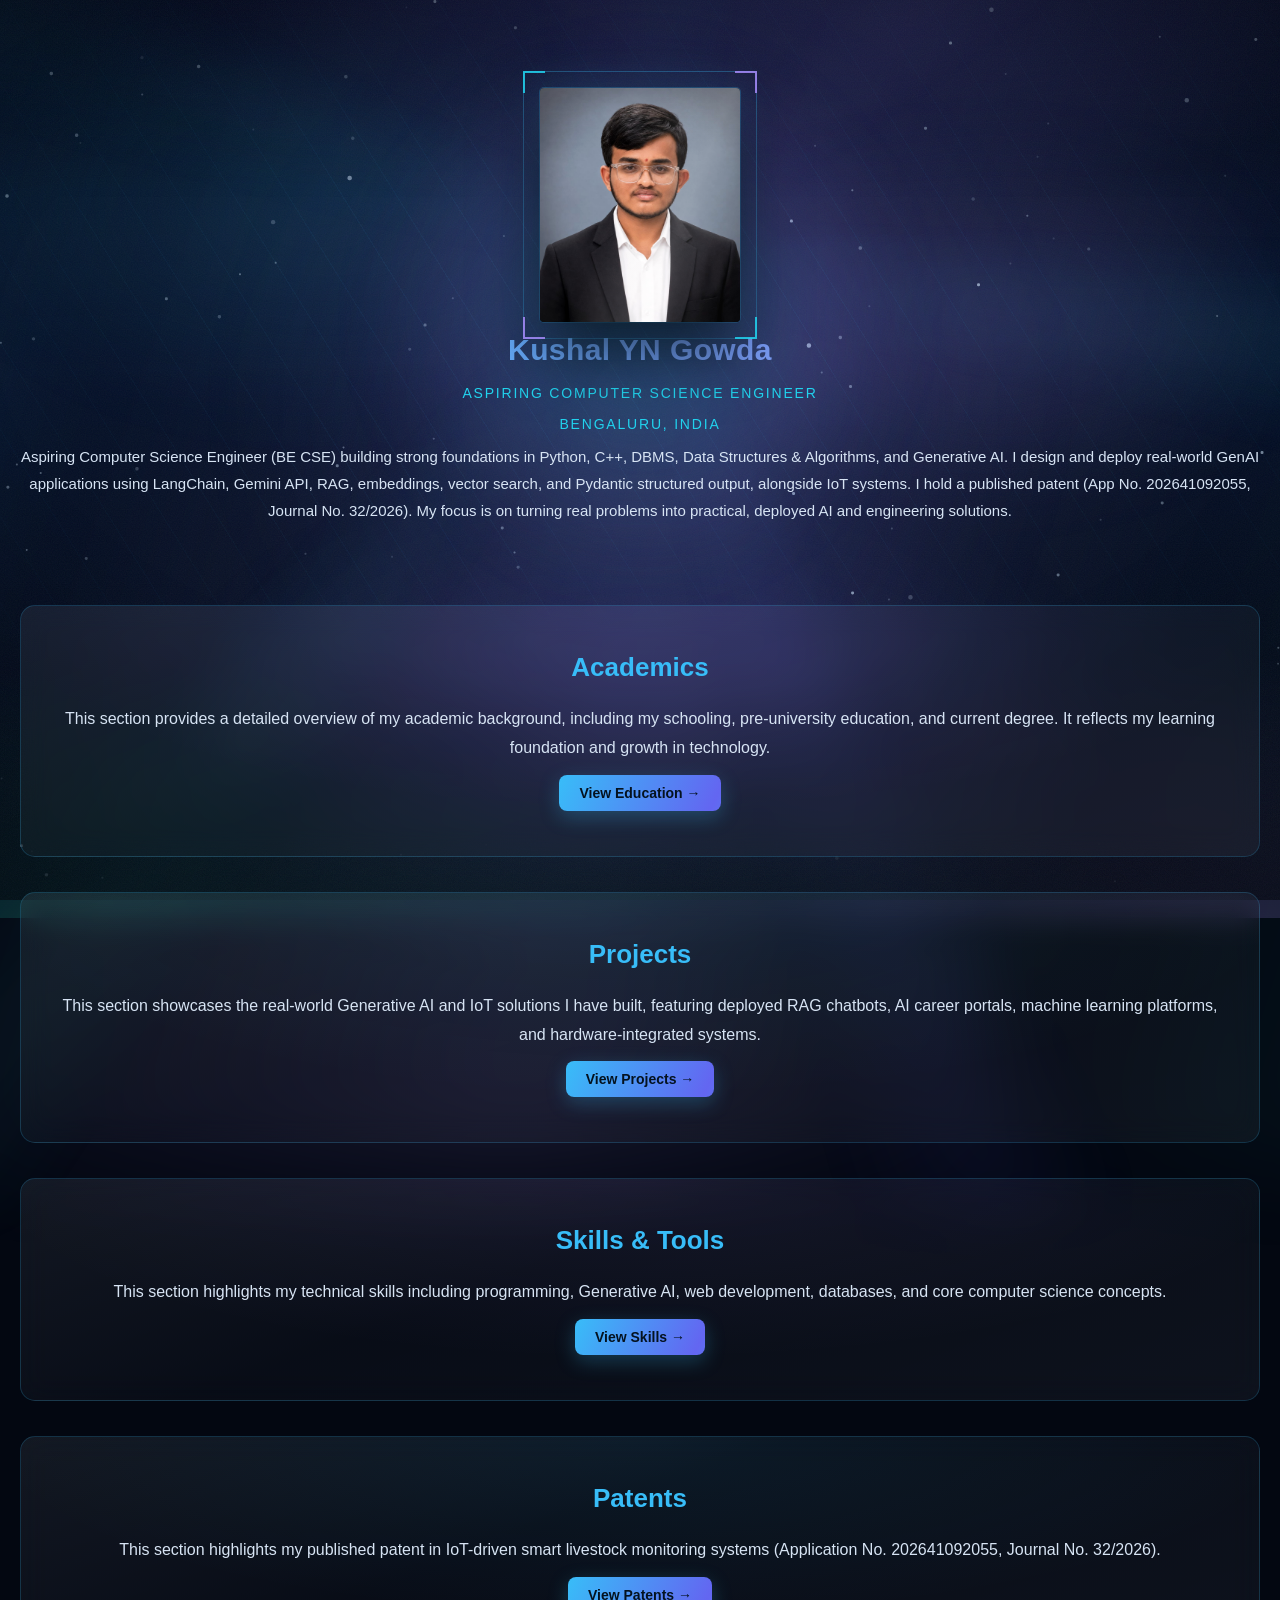
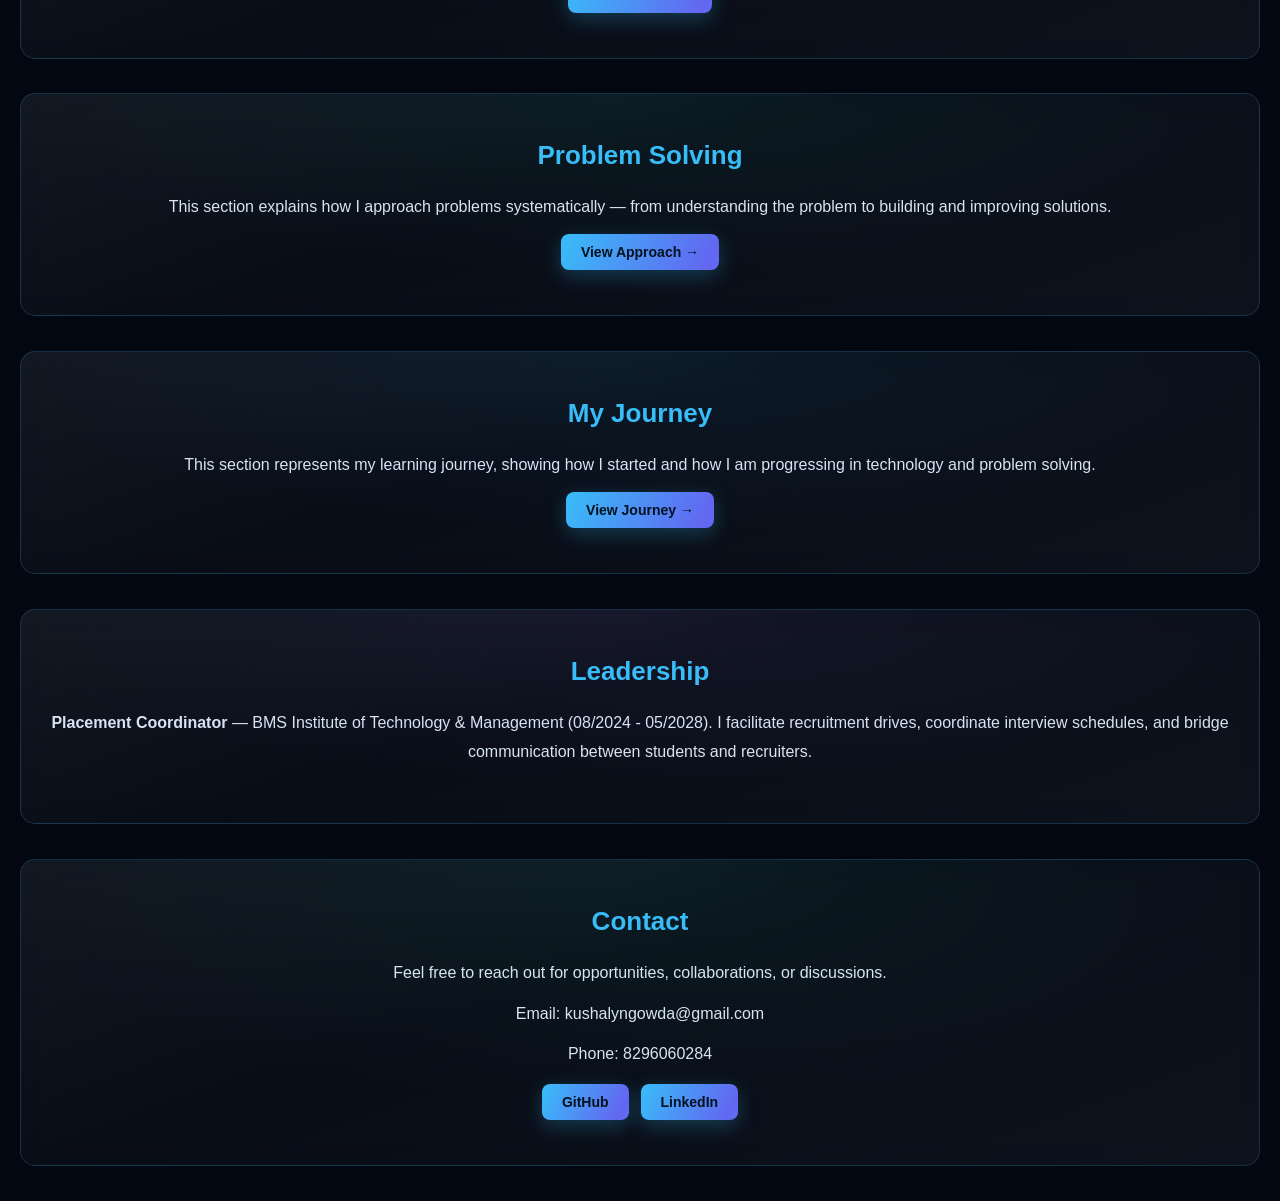
==== commit b2e707f8: "Update portfolio to reflect published patent in Patent Journal No. 32/2026 and remove unassigned jou" ====
--- a/index.html
+++ b/index.html
@@ -31,7 +31,7 @@
         <p class="info">Bengaluru, India</p>
 
         <p class="summary">
-            Aspiring Computer Science Engineer (BE CSE) building strong foundations in Python, C++, DBMS, Data Structures &amp; Algorithms, and Generative AI. I design and deploy real-world GenAI applications using LangChain, Gemini API, RAG, embeddings, vector search, and Pydantic structured output, alongside IoT systems. I hold a filed patent (App No. 202641092055) and a published journal research paper. My focus is on turning real problems into practical, deployed AI and engineering solutions.
+            Aspiring Computer Science Engineer (BE CSE) building strong foundations in Python, C++, DBMS, Data Structures &amp; Algorithms, and Generative AI. I design and deploy real-world GenAI applications using LangChain, Gemini API, RAG, embeddings, vector search, and Pydantic structured output, alongside IoT systems. I hold a published patent (App No. 202641092055, Journal No. 32/2026). My focus is on turning real problems into practical, deployed AI and engineering solutions.
         </p>
 
     </div>
@@ -75,16 +75,16 @@
     <a href="skills.html"  class="btn">View Skills →</a>
 </section>
 
-<!-- 🔥 PATENTS & PUBLICATIONS -->
+<!-- 🔥 PATENTS -->
 <section class="big-card">
-    <h2>Patents & Publications</h2>
+    <h2>Patents</h2>
 
     <p>
-        This section highlights my filed patent and published research paper
-        in IoT-driven smart monitoring systems and AI-based predictive analytics.
+        This section highlights my published patent in IoT-driven smart livestock monitoring systems
+        (Application No. 202641092055, Journal No. 32/2026).
     </p>
 
-    <a href="patents.html"  class="btn">View Patents & Publications →</a>
+    <a href="patents.html" class="btn">View Patents →</a>
 </section>
 
 <!-- 🔥 PROBLEM SOLVING -->
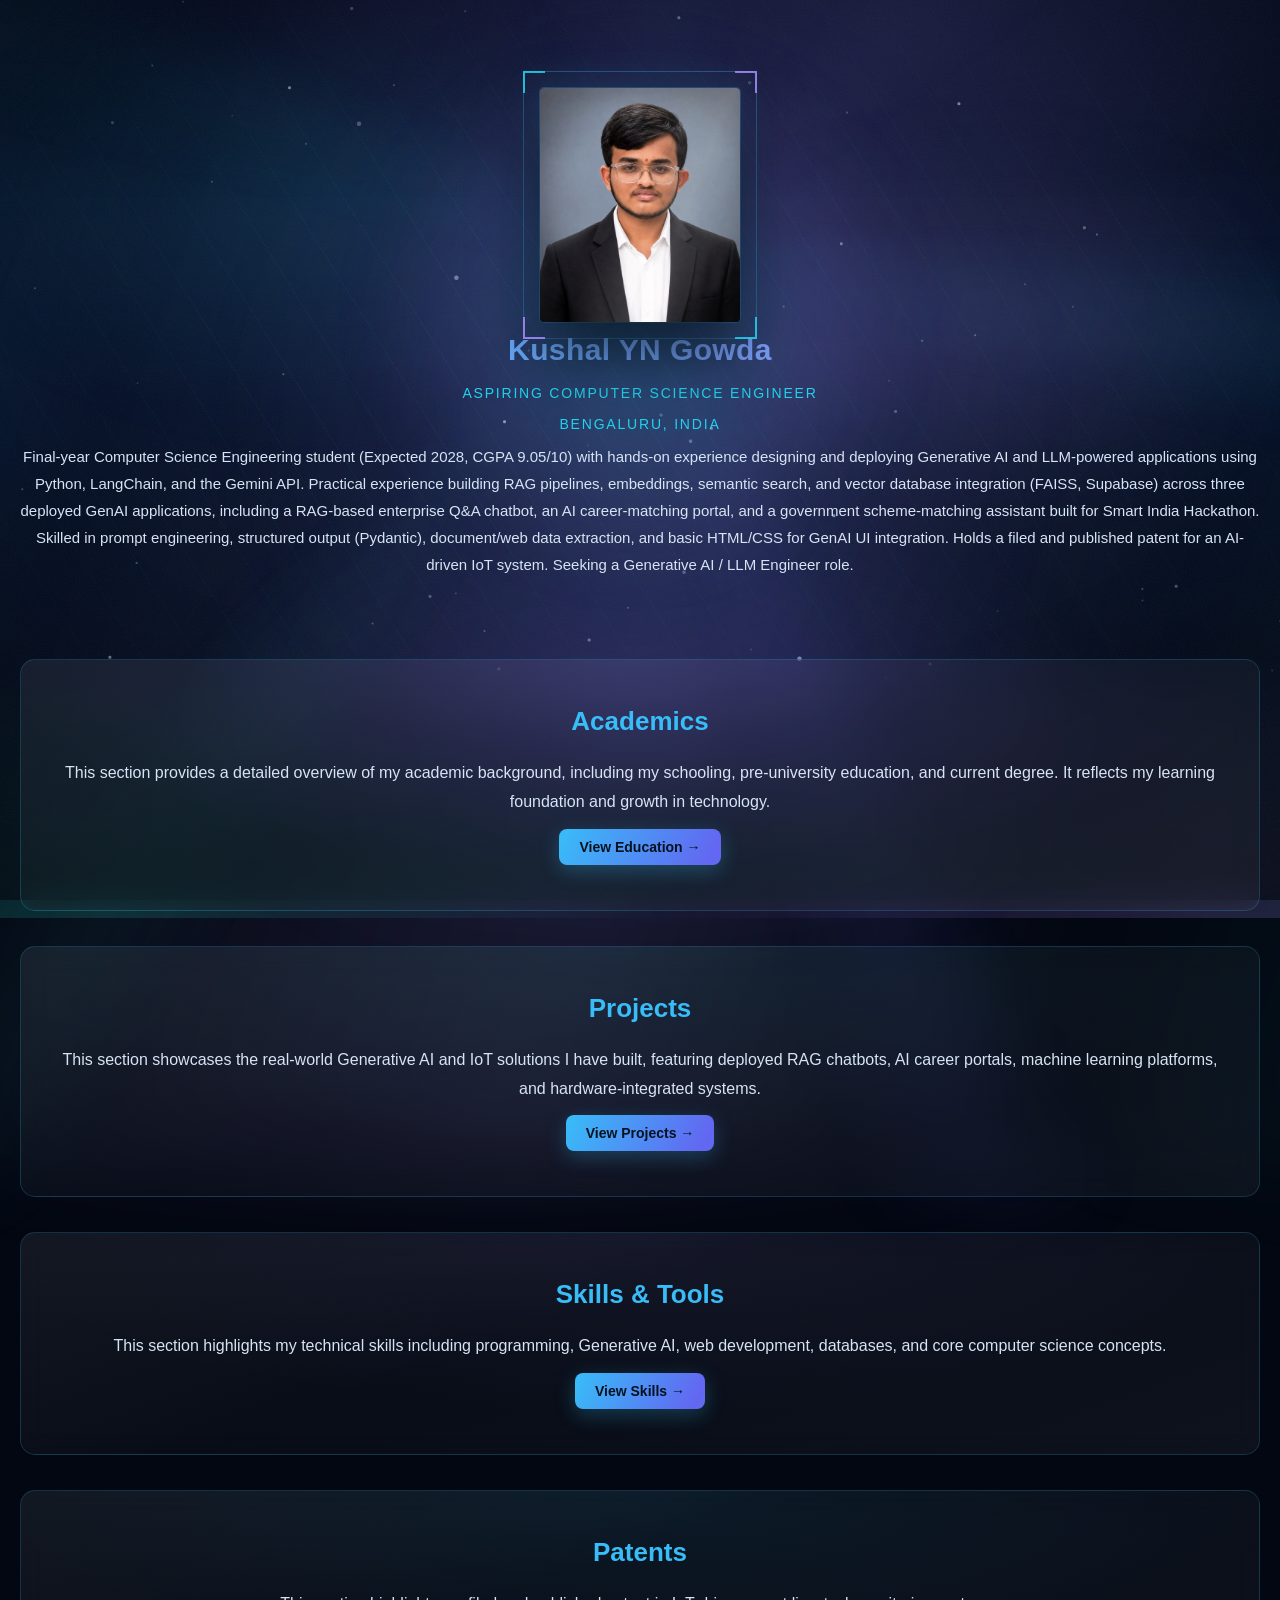
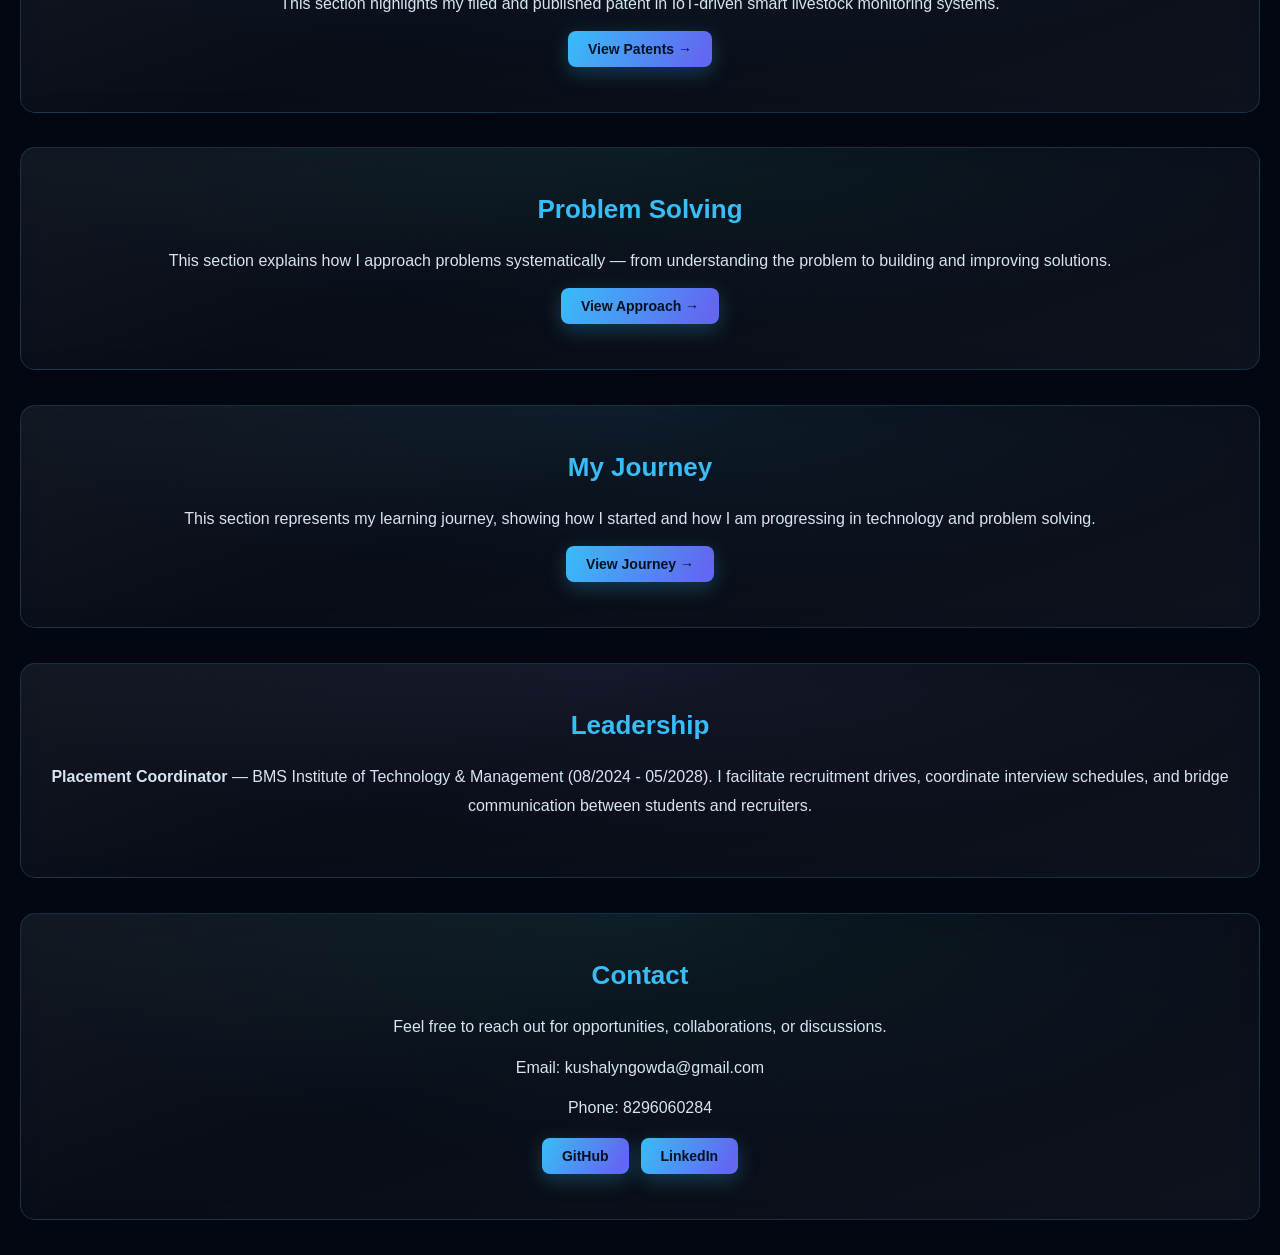
==== commit dfcbc148: "Update profile description and remove patent/publication numbers from index page" ====
--- a/index.html
+++ b/index.html
@@ -31,7 +31,7 @@
         <p class="info">Bengaluru, India</p>
 
         <p class="summary">
-            Aspiring Computer Science Engineer (BE CSE) building strong foundations in Python, C++, DBMS, Data Structures &amp; Algorithms, and Generative AI. I design and deploy real-world GenAI applications using LangChain, Gemini API, RAG, embeddings, vector search, and Pydantic structured output, alongside IoT systems. I hold a published patent (App No. 202641092055, Journal No. 32/2026). My focus is on turning real problems into practical, deployed AI and engineering solutions.
+            Final-year Computer Science Engineering student (Expected 2028, CGPA 9.05/10) with hands-on experience designing and deploying Generative AI and LLM-powered applications using Python, LangChain, and the Gemini API. Practical experience building RAG pipelines, embeddings, semantic search, and vector database integration (FAISS, Supabase) across three deployed GenAI applications, including a RAG-based enterprise Q&amp;A chatbot, an AI career-matching portal, and a government scheme-matching assistant built for Smart India Hackathon. Skilled in prompt engineering, structured output (Pydantic), document/web data extraction, and basic HTML/CSS for GenAI UI integration. Holds a filed and published patent for an AI-driven IoT system. Seeking a Generative AI / LLM Engineer role.
         </p>
 
     </div>
@@ -80,8 +80,7 @@
     <h2>Patents</h2>
 
     <p>
-        This section highlights my published patent in IoT-driven smart livestock monitoring systems
-        (Application No. 202641092055, Journal No. 32/2026).
+        This section highlights my filed and published patent in IoT-driven smart livestock monitoring systems.
     </p>
 
     <a href="patents.html" class="btn">View Patents →</a>
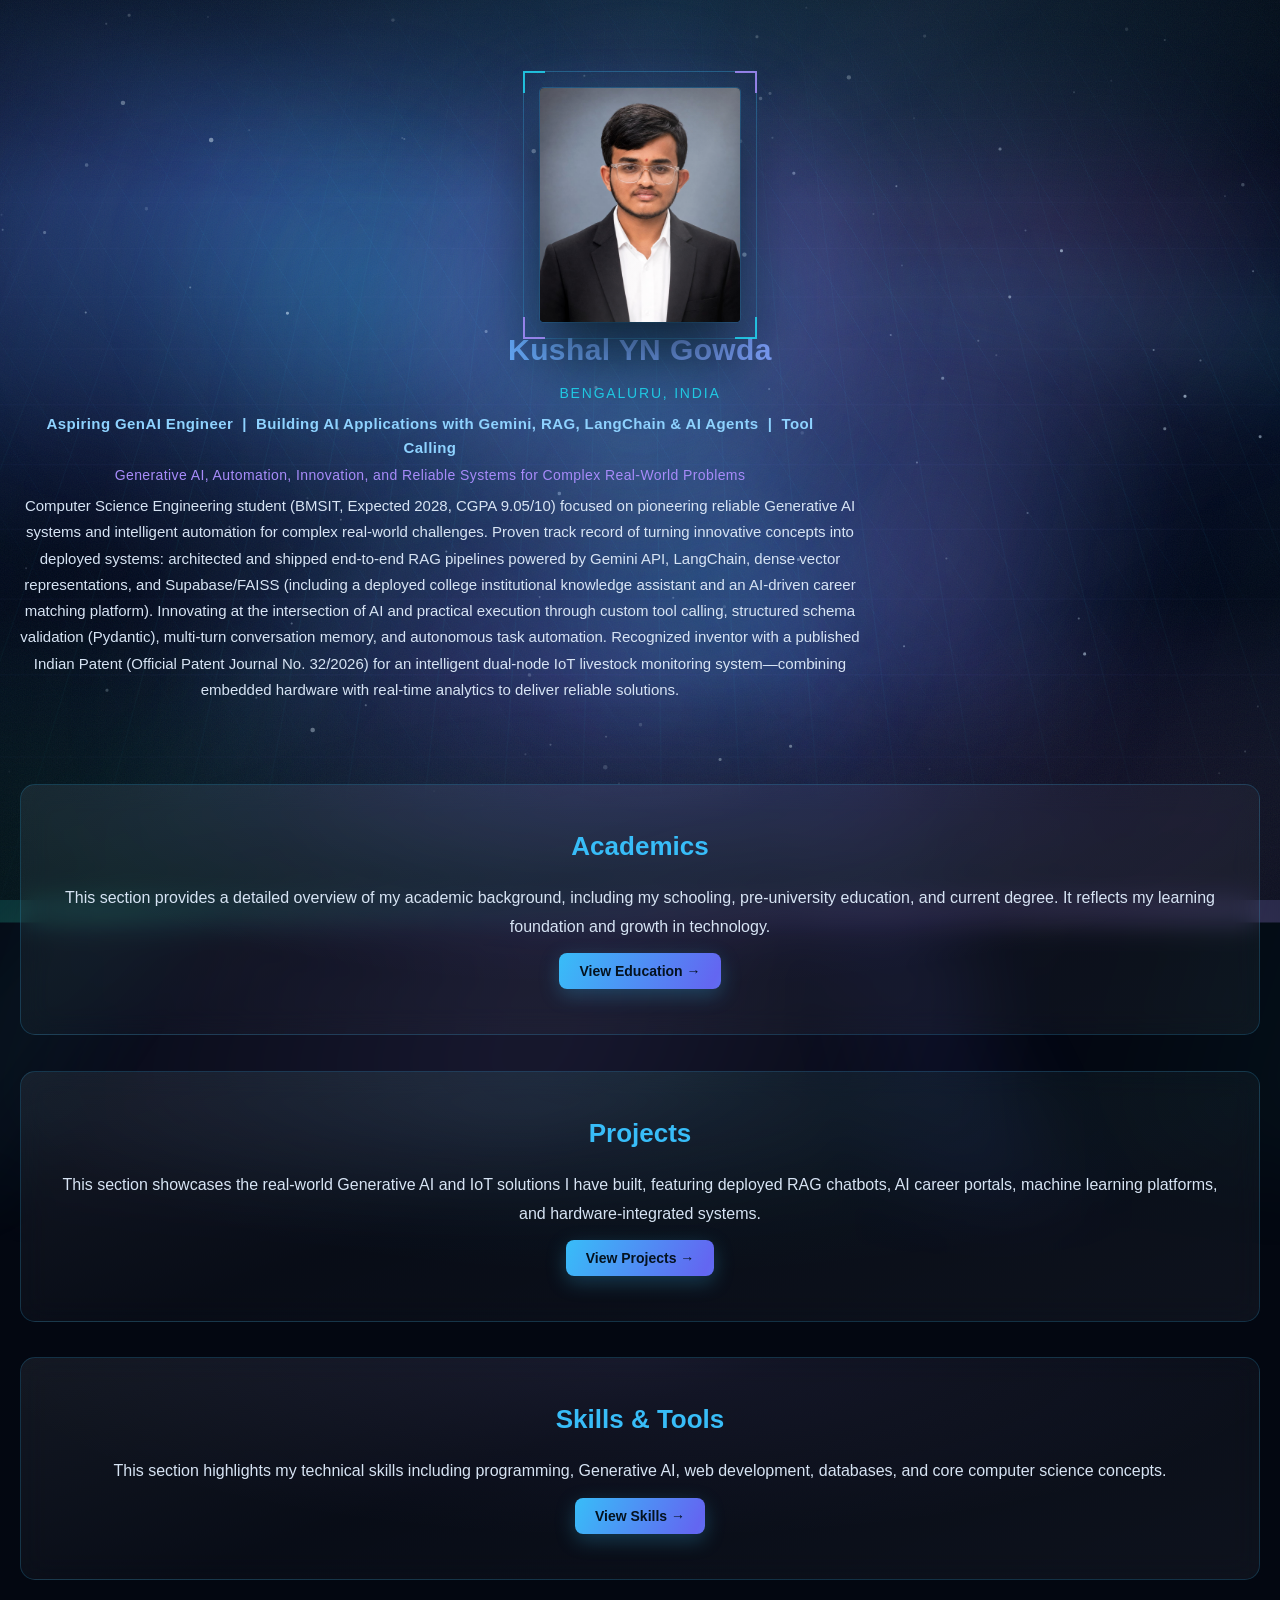
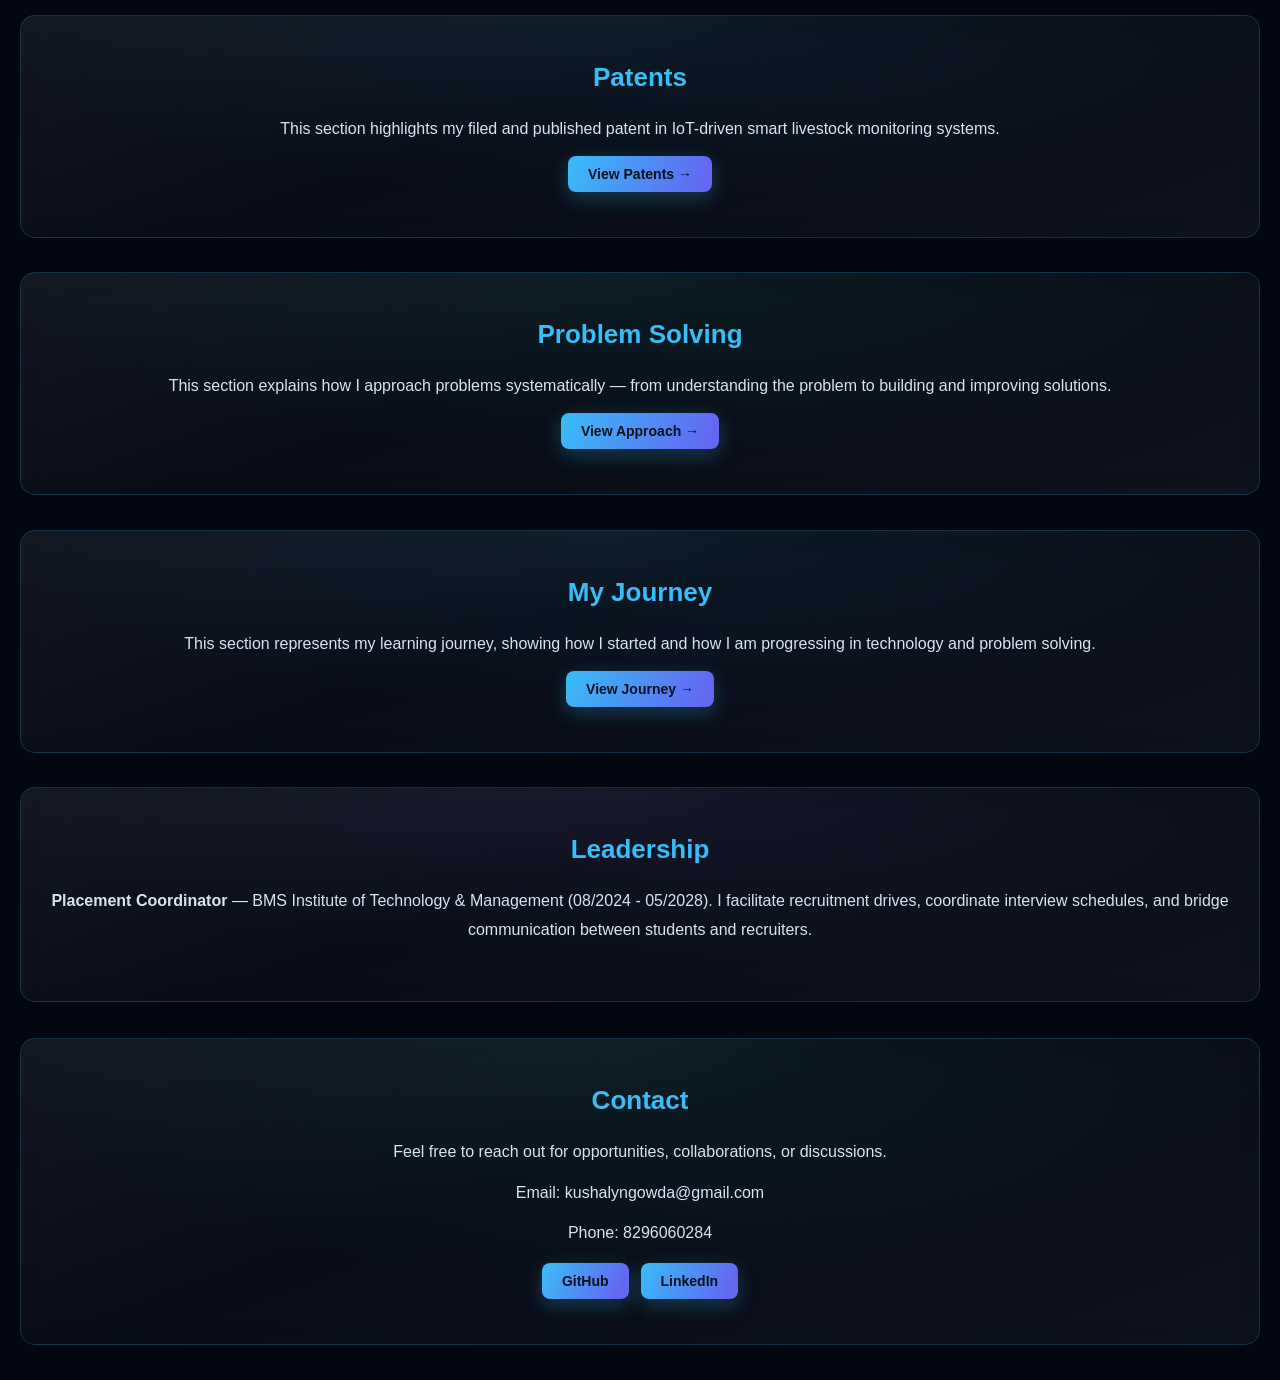
==== commit 945bd6b0: "Update profile headline, tagline, and summary with GenAI and innovation focus" ====
--- a/index.html
+++ b/index.html
@@ -27,11 +27,15 @@
 
         <h1>Kushal YN Gowda</h1>
 
-        <p class="info">Aspiring Computer Science Engineer</p>
         <p class="info">Bengaluru, India</p>
 
+        <p class="profile-headline">
+            Aspiring GenAI Engineer &nbsp;|&nbsp; Building AI Applications with Gemini, RAG, LangChain &amp; AI Agents &nbsp;|&nbsp; Tool Calling<br>
+            <span>Generative AI, Automation, Innovation, and Reliable Systems for Complex Real-World Problems</span>
+        </p>
+
         <p class="summary">
-            Final-year Computer Science Engineering student (Expected 2028, CGPA 9.05/10) with hands-on experience designing and deploying Generative AI and LLM-powered applications using Python, LangChain, and the Gemini API. Practical experience building RAG pipelines, embeddings, semantic search, and vector database integration (FAISS, Supabase) across three deployed GenAI applications, including a RAG-based enterprise Q&amp;A chatbot, an AI career-matching portal, and a government scheme-matching assistant built for Smart India Hackathon. Skilled in prompt engineering, structured output (Pydantic), document/web data extraction, and basic HTML/CSS for GenAI UI integration. Holds a filed and published patent for an AI-driven IoT system. Seeking a Generative AI / LLM Engineer role.
+            Computer Science Engineering student (BMSIT, Expected 2028, CGPA 9.05/10) focused on pioneering reliable Generative AI systems and intelligent automation for complex real-world challenges. Proven track record of turning innovative concepts into deployed systems: architected and shipped end-to-end RAG pipelines powered by Gemini API, LangChain, dense vector representations, and Supabase/FAISS (including a deployed college institutional knowledge assistant and an AI-driven career matching platform). Innovating at the intersection of AI and practical execution through custom tool calling, structured schema validation (Pydantic), multi-turn conversation memory, and autonomous task automation. Recognized inventor with a published Indian Patent (Official Patent Journal No. 32/2026) for an intelligent dual-node IoT livestock monitoring system—combining embedded hardware with real-time analytics to deliver reliable solutions.
         </p>
 
     </div>
--- a/style.css
+++ b/style.css
@@ -46,17 +46,28 @@
     height: 100%;
     z-index: -6;
     background:
-        /* cool bloom overhead */
-        radial-gradient(ellipse 92% 60% at 58% -14%, rgba(var(--c-indigo), .34) 0%, transparent 66%),
+        /* cyan bloom overhead */
+        radial-gradient(ellipse 95% 65% at 55% -15%, rgba(var(--c-cyan), .32) 0%, transparent 68%),
+        /* cool indigo pool, upper left */
+        radial-gradient(ellipse 75% 60% at 18% 20%, rgba(var(--c-indigo), .35) 0%, transparent 70%),
         /* teal pool, lower left */
-        radial-gradient(ellipse 70% 50% at 8% 108%, rgba(var(--c-teal), .20) 0%, transparent 70%),
+        radial-gradient(ellipse 75% 55% at 5% 105%, rgba(var(--c-teal), .26) 0%, transparent 70%),
         /* violet pool, lower right */
-        radial-gradient(ellipse 62% 46% at 94% 104%, rgba(var(--c-violet), .22) 0%, transparent 70%),
+        radial-gradient(ellipse 68% 52% at 92% 102%, rgba(var(--c-violet), .30) 0%, transparent 70%),
+        /* electric blue center glow */
+        radial-gradient(circle at 50% 50%, rgba(var(--c-blue), .18) 0%, transparent 65%),
         /* deep night body */
-        linear-gradient(178deg, #040a1a 0%, #071229 40%, #050d1c 74%, #02060f 100%);
-    transform: translate3d(calc(var(--mx) * -6px), calc(var(--my) * -6px), 0) scale(1.04);
+        linear-gradient(178deg, #020713 0%, #051025 40%, #030a19 74%, #01040a 100%);
+    transform: translate3d(calc(var(--mx) * -8px), calc(var(--my) * -8px), 0) scale(1.05);
     transition: transform 1.2s cubic-bezier(.22, .61, .36, 1);
-    will-change: transform;
+    animation: c-bg-pulse 24s ease-in-out infinite alternate;
+    will-change: transform, opacity, filter;
+}
+
+@keyframes c-bg-pulse {
+    0%   { filter: brightness(1) contrast(1); }
+    50%  { filter: brightness(1.15) contrast(1.08); }
+    100% { filter: brightness(0.96) contrast(1.02); }
 }
 
 /* Drifting haze over the base */
@@ -66,18 +77,18 @@
     width: 100%;
     height: 100%;
     background:
-        radial-gradient(44% 34% at 26% 24%, rgba(var(--c-blue), .16) 0%, transparent 66%),
-        radial-gradient(38% 30% at 76% 36%, rgba(var(--c-violet), .15) 0%, transparent 66%),
-        radial-gradient(52% 38% at 50% 80%, rgba(var(--c-indigo), .18) 0%, transparent 68%);
-    filter: blur(36px);
-    animation: c-haze 58s ease-in-out infinite alternate;
+        radial-gradient(48% 38% at 22% 28%, rgba(var(--c-blue), .22) 0%, transparent 68%),
+        radial-gradient(42% 34% at 78% 32%, rgba(var(--c-violet), .20) 0%, transparent 68%),
+        radial-gradient(55% 42% at 48% 78%, rgba(var(--c-indigo), .24) 0%, transparent 70%);
+    filter: blur(38px);
+    animation: c-haze 42s ease-in-out infinite alternate;
     will-change: transform, opacity;
 }
 
 @keyframes c-haze {
-    0%   { transform: translate3d(0, 0, 0) scale(1.05);    opacity: .70; }
-    50%  { transform: translate3d(-3%, 2%, 0) scale(1.17); opacity: 1; }
-    100% { transform: translate3d(3%, -2%, 0) scale(1.10); opacity: .82; }
+    0%   { transform: translate3d(0, 0, 0) scale(1.05);    opacity: .75; }
+    50%  { transform: translate3d(-4%, 3%, 0) scale(1.18); opacity: 1; }
+    100% { transform: translate3d(4%, -3%, 0) scale(1.10); opacity: .85; }
 }
 
 /* ================= GRADIENT HEADINGS ================= */
@@ -135,10 +146,32 @@
     text-transform: uppercase;
 }
 
+.profile-headline {
+    color: var(--t-bright);
+    font-size: 15px;
+    font-weight: 600;
+    letter-spacing: 0.4px;
+    margin: 10px auto 14px;
+    max-width: 820px;
+    line-height: 1.6;
+}
+
+.profile-headline span {
+    color: var(--t-violet);
+    font-weight: 500;
+    font-size: 14px;
+    display: inline-block;
+    margin-top: 4px;
+}
+
 .summary {
-    margin-top: 10px;
+    margin-top: 14px;
     font-size: 15px;
     color: var(--t-body);
+    max-width: 840px;
+    margin-left: auto;
+    margin-right: auto;
+    line-height: 1.75;
 }
 
 /* ================= COMMON CARD STYLE ================= */
@@ -652,7 +685,74 @@
     to   { background-position: 460px 0; }
 }
 
-/* --- Volumetric rays falling from above --- */
+/* --- Cybernetic tech grid overlay --- */
+.ambient-grid {
+    position: absolute;
+    inset: -35%;
+    background-image:
+        linear-gradient(to right, rgba(var(--c-cyan), 0.05) 1px, transparent 1px),
+        linear-gradient(to bottom, rgba(var(--c-indigo), 0.05) 1px, transparent 1px);
+    background-size: 65px 65px;
+    transform: perspective(600px) rotateX(20deg) translate3d(calc(var(--mx) * 16px), calc(var(--my) * 16px), 0);
+    transition: transform 1.4s cubic-bezier(.22, .61, .36, 1);
+    animation: c-grid-scroll 40s linear infinite;
+    mask-image: radial-gradient(ellipse 75% 75% at 50% 50%, #000 20%, transparent 80%);
+    -webkit-mask-image: radial-gradient(ellipse 75% 75% at 50% 50%, #000 20%, transparent 80%);
+    will-change: transform;
+}
+
+@keyframes c-grid-scroll {
+    0%   { background-position: 0 0; }
+    100% { background-position: 65px 130px; }
+}
+
+/* --- Floating glowing liquid light orbs --- */
+.ambient-orb {
+    position: absolute;
+    border-radius: 50%;
+    filter: blur(60px);
+    opacity: 0.65;
+    will-change: transform, opacity;
+}
+
+.ambient-orb.o1 {
+    width: 34vmax; height: 34vmax;
+    top: 8vh; left: 12vw;
+    background: radial-gradient(circle, rgba(var(--c-cyan), 0.38), rgba(var(--c-blue), 0.15), transparent 70%);
+    animation: c-orb-float1 28s ease-in-out infinite alternate;
+}
+
+.ambient-orb.o2 {
+    width: 38vmax; height: 38vmax;
+    bottom: 12vh; right: 8vw;
+    background: radial-gradient(circle, rgba(var(--c-violet), 0.40), rgba(var(--c-indigo), 0.18), transparent 70%);
+    animation: c-orb-float2 34s ease-in-out infinite alternate;
+}
+
+.ambient-orb.o3 {
+    width: 28vmax; height: 28vmax;
+    top: 48vh; left: 42vw;
+    background: radial-gradient(circle, rgba(var(--c-teal), 0.32), rgba(var(--c-blue), 0.16), transparent 70%);
+    animation: c-orb-float3 30s ease-in-out infinite alternate;
+}
+
+@keyframes c-orb-float1 {
+    0%   { transform: translate3d(0, 0, 0) scale(1); opacity: 0.55; }
+    50%  { transform: translate3d(14vw, 16vh, 0) scale(1.22); opacity: 0.88; }
+    100% { transform: translate3d(-10vw, 28vh, 0) scale(0.95); opacity: 0.6; }
+}
+
+@keyframes c-orb-float2 {
+    0%   { transform: translate3d(0, 0, 0) scale(1); opacity: 0.6; }
+    50%  { transform: translate3d(-16vw, -20vh, 0) scale(1.20); opacity: 0.92; }
+    100% { transform: translate3d(8vw, -32vh, 0) scale(1.05); opacity: 0.65; }
+}
+
+@keyframes c-orb-float3 {
+    0%   { transform: translate3d(0, 0, 0) scale(0.9); opacity: 0.48; }
+    50%  { transform: translate3d(-20vw, 14vh, 0) scale(1.28); opacity: 0.85; }
+    100% { transform: translate3d(16vw, -16vh, 0) scale(1); opacity: 0.52; }
+}
 .ambient-ray {
     position: absolute;
     top: -40vh;
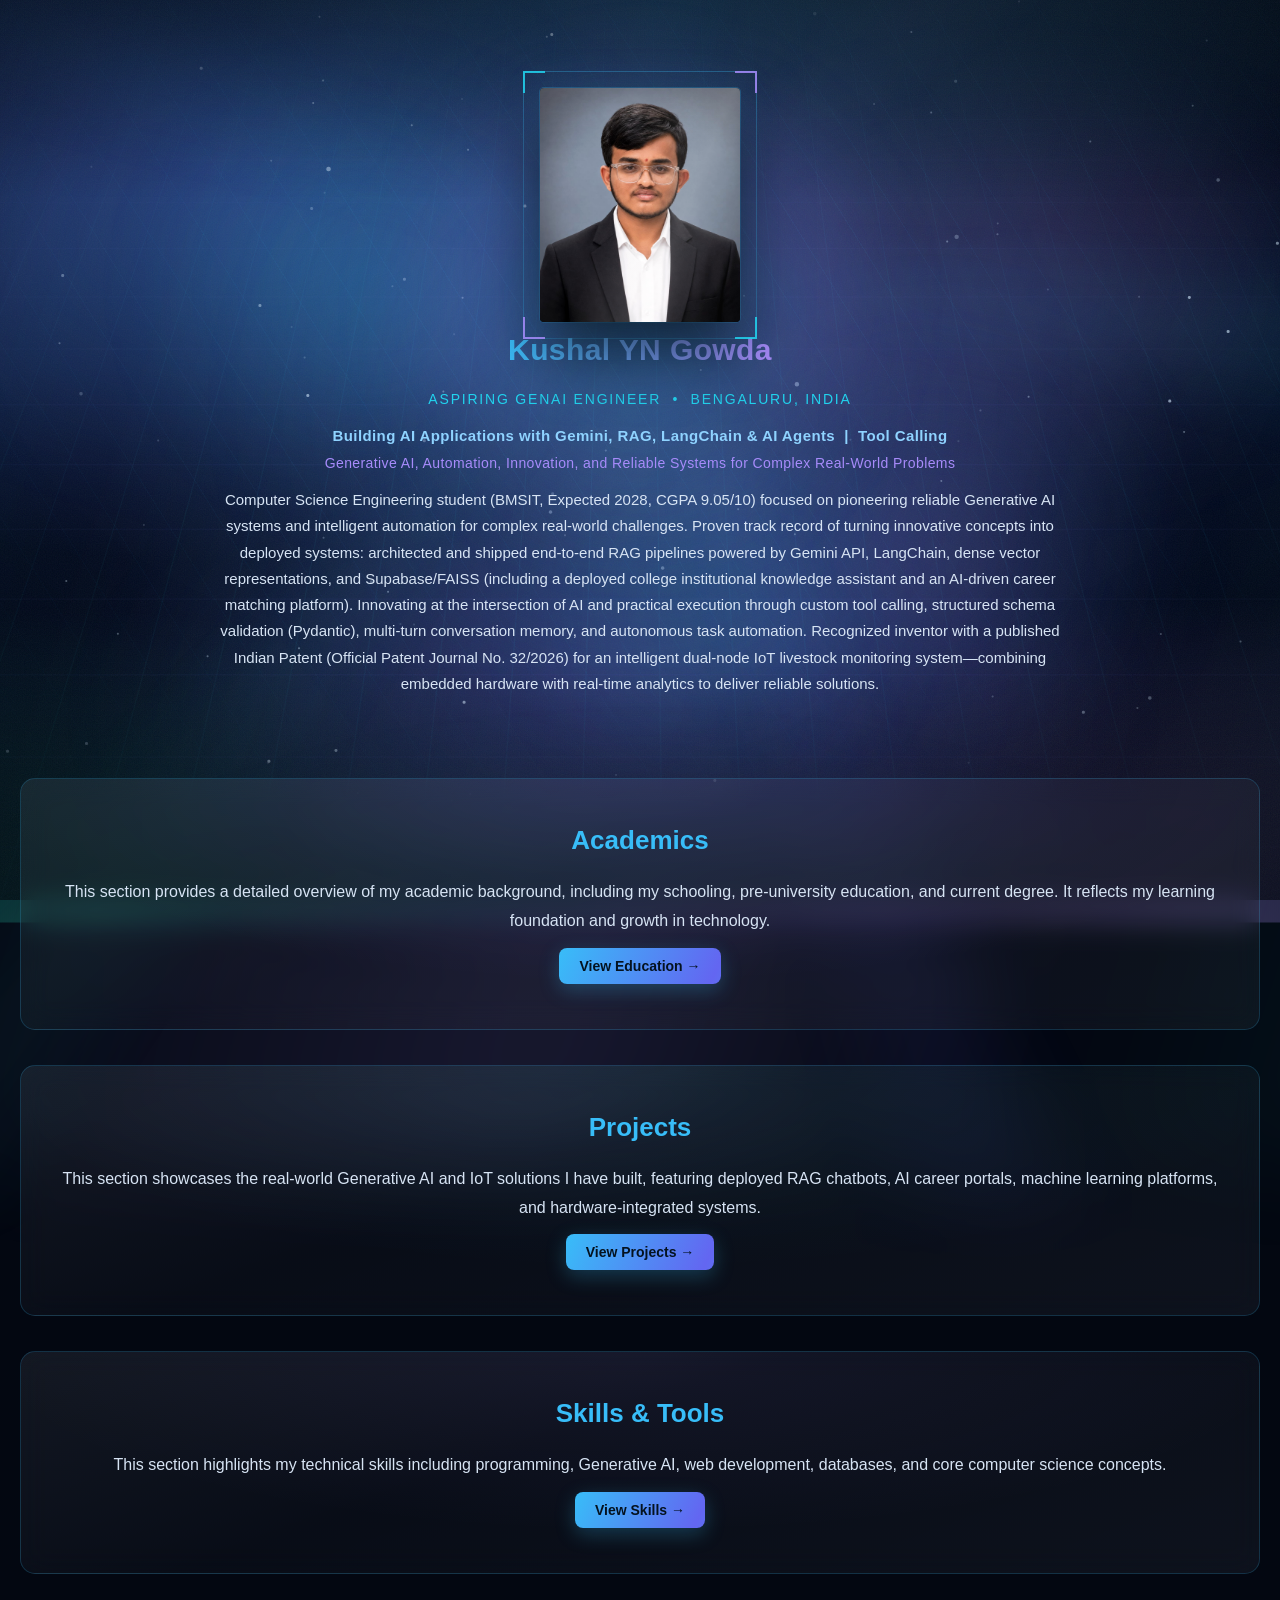
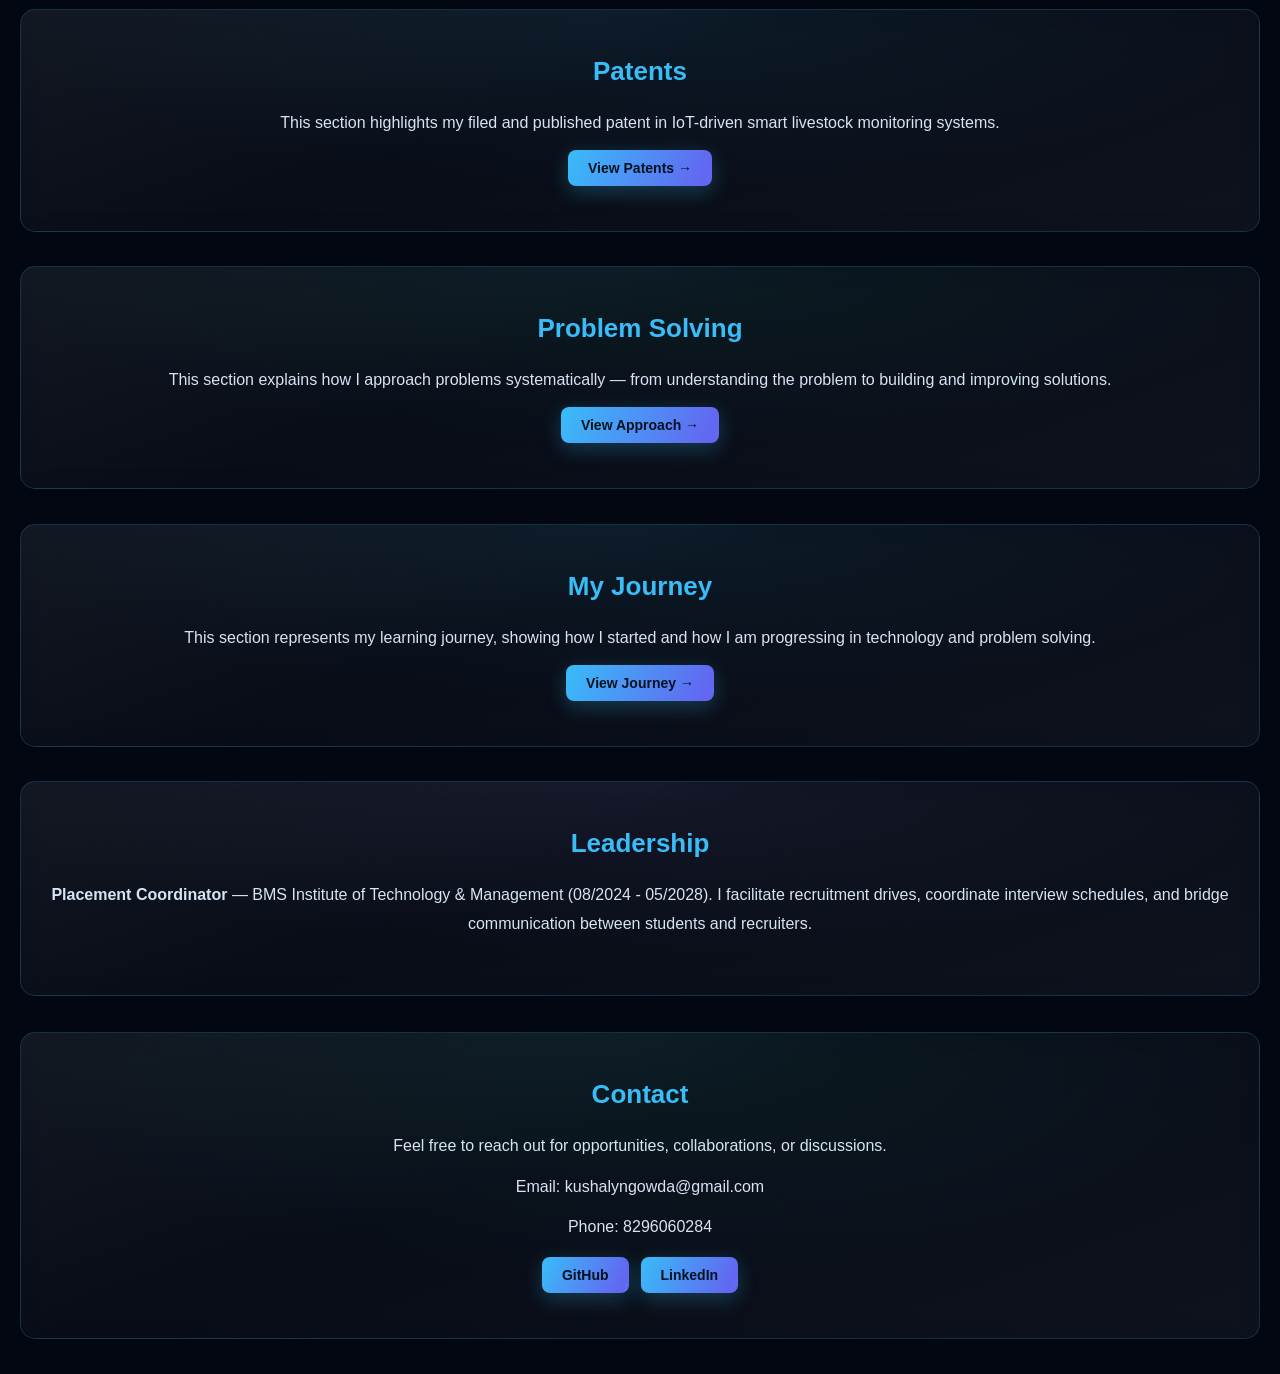
==== commit 701d94b6: "Fix center alignment for profile card, headline, and summary" ====
--- a/index.html
+++ b/index.html
@@ -27,10 +27,10 @@
 
         <h1>Kushal YN Gowda</h1>
 
-        <p class="info">Bengaluru, India</p>
+        <p class="info">Aspiring GenAI Engineer &nbsp;&bull;&nbsp; Bengaluru, India</p>
 
         <p class="profile-headline">
-            Aspiring GenAI Engineer &nbsp;|&nbsp; Building AI Applications with Gemini, RAG, LangChain &amp; AI Agents &nbsp;|&nbsp; Tool Calling<br>
+            Building AI Applications with Gemini, RAG, LangChain &amp; AI Agents &nbsp;|&nbsp; Tool Calling<br>
             <span>Generative AI, Automation, Innovation, and Reliable Systems for Complex Real-World Problems</span>
         </p>
 
--- a/style.css
+++ b/style.css
@@ -115,6 +115,18 @@
 .profile {
     text-align: center;
     padding: 70px 20px 40px;
+    display: flex;
+    justify-content: center;
+}
+
+.profile-card {
+    text-align: center;
+    width: 100%;
+    max-width: 860px;
+    margin: 0 auto;
+    display: flex;
+    flex-direction: column;
+    align-items: center;
 }
 
 /* Fallback styling if JS has not wrapped the portrait */
@@ -133,10 +145,12 @@
 .profile h1 {
     font-size: 30px;
     letter-spacing: .4px;
+    text-align: center;
 }
 
 .profile p {
     margin: 6px 0;
+    text-align: center;
 }
 
 .info {
@@ -144,6 +158,7 @@
     font-size: 14px;
     letter-spacing: 1.8px;
     text-transform: uppercase;
+    text-align: center;
 }
 
 .profile-headline {
@@ -154,6 +169,7 @@
     margin: 10px auto 14px;
     max-width: 820px;
     line-height: 1.6;
+    text-align: center;
 }
 
 .profile-headline span {
@@ -162,16 +178,16 @@
     font-size: 14px;
     display: inline-block;
     margin-top: 4px;
+    text-align: center;
 }
 
 .summary {
-    margin-top: 14px;
+    margin: 14px auto 0;
     font-size: 15px;
     color: var(--t-body);
     max-width: 840px;
-    margin-left: auto;
-    margin-right: auto;
     line-height: 1.75;
+    text-align: center;
 }
 
 /* ================= COMMON CARD STYLE ================= */
